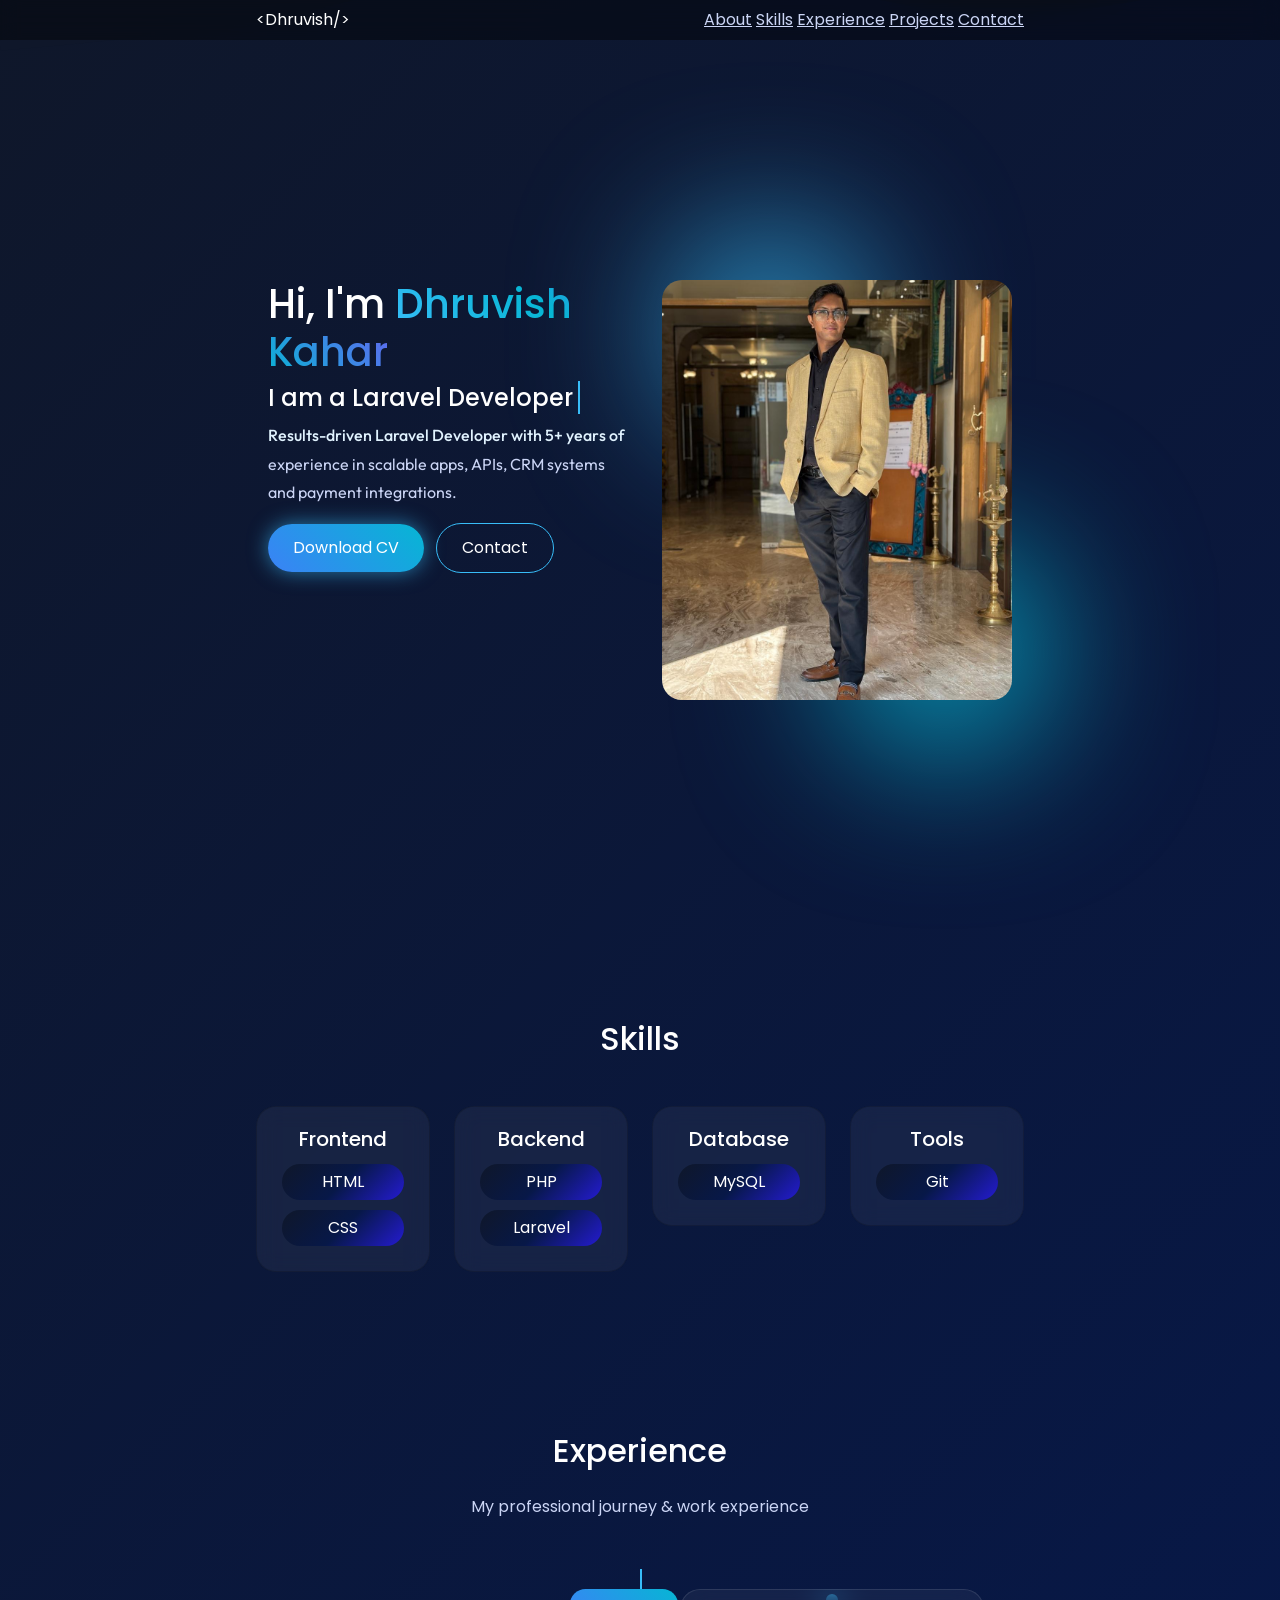
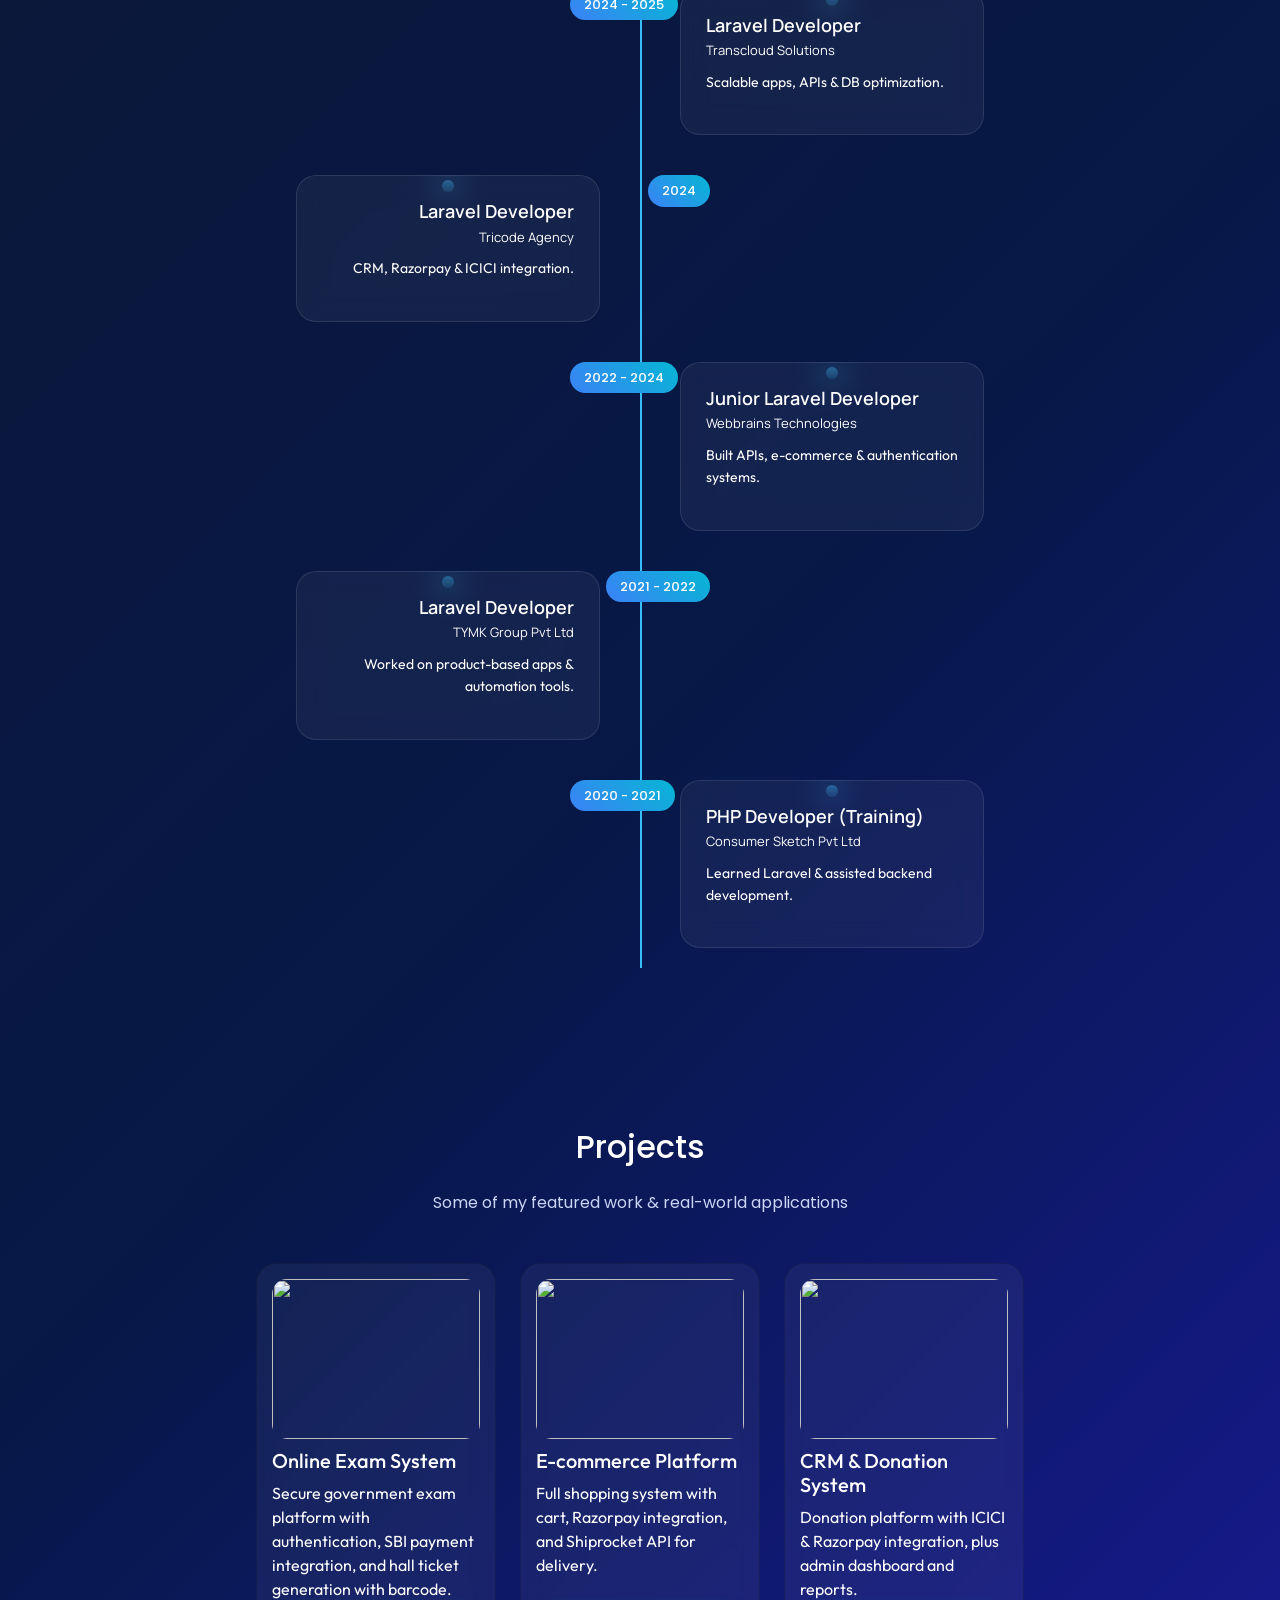
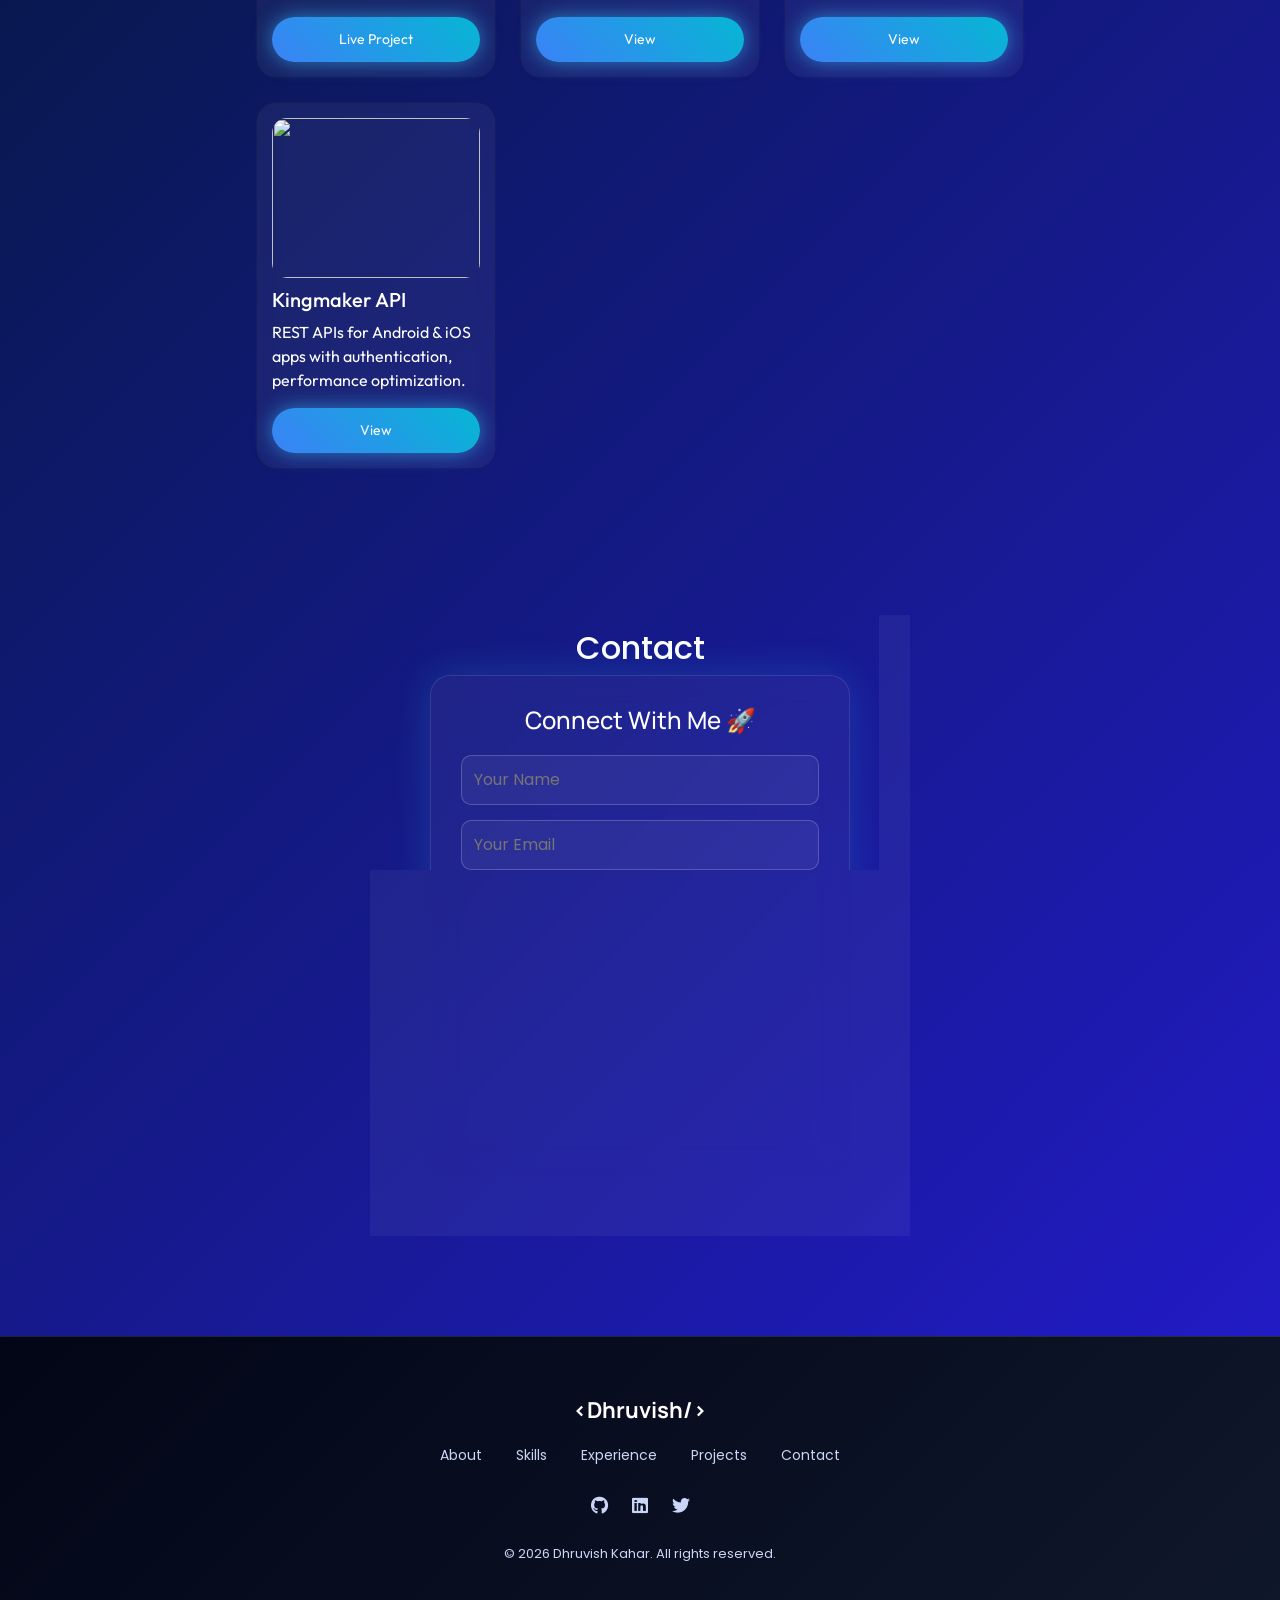
==== index2.html @ fb771d90 "new responsive css are added" ====
<!doctype html>
<html lang="en">
  <head>
    <meta charset="UTF-8" />
    <meta name="viewport" content="width=device-width, initial-scale=1.0" />
    <title>Dhruvish Kahar Portfolio</title>

    <link
      href="https://cdn.jsdelivr.net/npm/bootstrap@5.3.0/dist/css/bootstrap.min.css"
      rel="stylesheet"
    />
    <link
      href="https://fonts.googleapis.com/css2?family=Poppins:wght@300;400;600;700&family=Outfit:wght@300;400;500&display=swap"
      rel="stylesheet"
    />
    <link
      href="https://cdnjs.cloudflare.com/ajax/libs/font-awesome/6.5.0/css/all.min.css"
      rel="stylesheet"
    />
    <link
      href="https://fonts.googleapis.com/css2?family=Outfit:wght@300;400;600&family=Manrope:wght@400;600&display=swap"
      rel="stylesheet"
    />

    <style>
      /* SCROLLBAR */
      ::-webkit-scrollbar {
        width: 10px;
      }
      ::-webkit-scrollbar-track {
        background: #0f172a;
      }
      ::-webkit-scrollbar-thumb {
        background: linear-gradient(180deg, #38bdf8, #06b6d4);
        border-radius: 10px;
      }
      /* FORCE ALL TEXT WHITE */
      body,
      h1,
      h2,
      h3,
      h4,
      h5,
      h6,
      p,
      span,
      small,
      a {
        color: #ffffff !important;
      }

      /* Paragraph soft white */
      p {
        color: #cbd5f5 !important;
      }

      /* Small text (company etc) */
      small {
        color: #a5b4fc !important;
      }

      /* Links */
      a {
        color: #cbd5f5 !important;
      }

      a:hover {
        color: #38bdf8 !important;
      }

      /* Buttons text fix */
      button {
        color: #fff !important;
      }

      /* Bootstrap override */
      .card,
      .card * {
        color: #fff !important;
      }

      /* Skills tag */
      .skill-tag {
        color: #fff !important;
      }

      body {
        font-family: "Poppins", sans-serif;
        background: linear-gradient(135deg, #0f172a, #071848, #241bd1);
        color: #fff;
      }

      #particles-js {
        position: fixed;
        width: 100%;
        height: 100%;
        z-index: -1;
      }

      .content {
        padding-left: 20vw;
        padding-right: 20vw;
      }

      /* NAVBAR */
      .navbar {
        position: sticky;
        top: 0;
        z-index: 999;
        backdrop-filter: blur(10px);
        background: rgba(0, 0, 0, 0.4);
        padding-left: 20vw;
        padding-right: 20vw;
      }

      .navbar-nav {
        list-style: none;
        display: flex;
        gap: 20px;
      }
      .navbar a {
        color: #cbd5f5 !important;
      }
      .navbar a:hover {
        color: #38bdf8 !important;
      }

      /* HERO */
      .hero {
        min-height: 100vh;
        display: flex;
        align-items: center;
      }

      .gradient-text {
        background: linear-gradient(45deg, #38bdf8, #06b6d4, #6366f1);
        -webkit-background-clip: text;
        -webkit-text-fill-color: transparent;
      }

      .hero p {
        font-family: "Outfit", sans-serif;
        font-size: 16px;
        line-height: 1.8;
        color: #cbd5f5;
        max-width: 520px;
      }

      .hero p::first-line {
        color: #e0f2fe;
        font-weight: 500;
      }

      .hero p::before {
        content: "";
        position: absolute;
        left: -15px;
        top: 5px;
        width: 3px;
        height: 90%;
        background: linear-gradient(#38bdf8, transparent);
      }

      #typing-text {
        border-right: 2px solid #38bdf8;
        padding-right: 5px;
        animation: blink 0.7s infinite;
      }

      @keyframes blink {
        50% {
          border-color: transparent;
        }
      }

      .btn-main {
        background: linear-gradient(45deg, #3b82f6, #06b6d4);
        border: none;
        padding: 12px 25px;
        border-radius: 30px;
        box-shadow: 0 0 20px rgba(56, 189, 248, 0.6);
        transition: 0.3s;
      }

      .btn-main:hover {
        transform: scale(1.08);
        box-shadow: 0 0 30px rgba(56, 189, 248, 0.9);
      }

      .btn-outline {
        border: 1px solid #38bdf8;
        border-radius: 30px;
        padding: 12px 25px;
      }

      /* IMAGE */
      .profile-rect {
        width: 100%;
        max-width: 350px;
        max-height: 420px;
        border-radius: 20px;
        overflow: hidden;
        animation: float 4s ease-in-out infinite;
      }

      .profile-rect img {
        width: 100%;
        height: 100%;
        object-fit: cover;
      }

      @keyframes float {
        0%,
        100% {
          transform: translateY(0);
        }
        50% {
          transform: translateY(-10px);
        }
      }

      /* DECOR */
      .decor {
        position: absolute;
        border-radius: 50%;
        filter: blur(80px);
        z-index: -1;
      }
      .decor-1 {
        width: 180px;
        height: 180px;
        background: #38bdf8;
        top: -40px;
        left: 40px;
      }
      .decor-2 {
        width: 200px;
        height: 200px;
        background: #06b6d4;
        bottom: -50px;
        right: -20px;
      }

      .section {
        padding: 80px 0;
      }

      .card {
        background: rgba(255, 255, 255, 0.05);
        border-radius: 20px;
        padding: 20px;
        backdrop-filter: blur(10px);
        transition: 0.3s;
      }
      .card:hover {
        transform: translateY(-10px) scale(1.02);
      }

      .skill-tag {
        display: inline-block;
        margin: 5px;
        padding: 6px 12px;
        background: linear-gradient(135deg, #0f172a, #071848, #241bd1);
        border-radius: 20px;
      }

      #scrollTopBtn {
        position: fixed;
        bottom: 30px;
        right: 30px;
        background: linear-gradient(135deg, #0f172a, #071848, #241bd1);
        border: none;
        color: white;
        padding: 12px 16px;
        border-radius: 50%;
        display: none;
      }

      /* TIMELINE LINE */
      .timeline {
        position: relative;
        margin-top: 50px;
      }

      .timeline::before {
        content: "";
        position: absolute;
        left: 50%;
        width: 2px;
        height: 100%;
        background: #38bdf8;
      }

      /* ITEM */
      .timeline-item {
        position: relative;
        width: 50%;
        padding: 20px 40px;
      }

      /* LEFT */
      .timeline-item.left {
        left: 0;
        text-align: right;
      }

      /* RIGHT */
      .timeline-item.right {
        left: 50%;
      }

      /* YEAR BADGE */
      .timeline-year {
        position: absolute;
        top: 20px;
        background: linear-gradient(45deg, #3b82f6, #06b6d4);
        padding: 6px 14px;
        border-radius: 20px;
        font-size: 13px;
        font-weight: 500;
      }

      /* LEFT YEAR */
      .timeline-item.left .timeline-year {
        right: -70px;
      }

      /* RIGHT YEAR */
      .timeline-item.right .timeline-year {
        left: -70px;
      }

      /* DOT */
      .timeline-item::before {
        content: "";
        position: absolute;
        top: 25px;
        width: 12px;
        height: 12px;
        background: #38bdf8;
        border-radius: 50%;
        left: 50%;
        transform: translateX(-50%);
      }
      .timeline-item:hover .card {
        transform: scale(1.03);
        box-shadow: 0 0 25px rgba(56, 189, 248, 0.5);
      }
      /* EXPERIENCE CARD */
      .timeline .card {
        background: rgba(255, 255, 255, 0.05);
        border-radius: 20px;
        padding: 25px;
        backdrop-filter: blur(15px);
        border: 1px solid rgba(255, 255, 255, 0.1);
        transition: 0.4s ease;
        font-family: "Manrope", sans-serif;
      }

      /* Hover effect */
      .timeline .card:hover {
        transform: translateY(-10px) scale(1.02);
        box-shadow: 0 0 30px rgba(139, 92, 246, 0.4);
      }

      /* Title */
      .timeline .card h5 {
        font-weight: 600;
        font-size: 18px;
        margin-bottom: 5px;
      }

      /* Company */
      .timeline .card small {
        color: #a5b4fc;
        font-size: 13px;
      }

      /* Description */
      .timeline .card p {
        font-family: "Outfit", sans-serif;
        font-size: 14px;
        line-height: 1.6;
        color: #cbd5f5;
        margin-top: 10px;
      }
      .footer {
        background: linear-gradient(135deg, #020617, #0f172a);
        padding: 60px 20px 30px;
        margin-top: 80px;
        border-top: 1px solid rgba(255, 255, 255, 0.1);
      }

      /* LOGO */
      .footer-logo {
        font-family: "Manrope", sans-serif;
        font-weight: 700;
        font-size: 22px;
        color: #fff;
        margin-bottom: 20px;
      }

      .footer-logo span {
        color: #38bdf8;
      }

      /* LINKS */
      .footer-links {
        margin-bottom: 25px;
      }

      .footer-links a {
        margin: 0 15px;
        color: #cbd5f5;
        text-decoration: none;
        font-size: 14px;
        transition: 0.3s;
      }

      .footer-links a:hover {
        color: #38bdf8;
      }

      /* SOCIAL */
      .footer-social a {
        margin: 0 10px;
        font-size: 18px;
        color: #cbd5f5;
        transition: 0.3s;
      }

      .footer-social a:hover {
        color: #38bdf8;
        transform: translateY(-3px);
      }

      /* COPYRIGHT */
      .footer-copy {
        margin-top: 25px;
        font-size: 13px;
        color: #94a3b8;
      }

      .contact-section {
        margin-top: 120px;
        position: relative;
        padding-top: 120px;
        background: linear-gradient(135deg, #0f172a, #071848, #090374);
        z-index: 1;
      }
      .curve-top {
        position: absolute;
        top: -120px;
        left: 0;
        width: 100%;
        z-index: -1; /* MOST IMPORTANT */
      }

      /* CARD */
      .contact-card {
        max-width: 420px;
        margin: auto;
        padding: 30px;
        border-radius: 20px;
        background: rgba(255, 255, 255, 0.05);
        backdrop-filter: blur(15px);
        border: 1px solid rgba(255, 255, 255, 0.1);
        box-shadow: 0 0 40px rgba(56, 189, 248, 0.2);
        text-align: center;
      }

      /* TITLE */
      .contact-card h4 {
        margin-bottom: 20px;
        font-family: "Manrope", sans-serif;
      }

      /* INPUT */
      .input-group {
        margin-bottom: 15px;
      }

      .input-group input,
      .input-group textarea {
        width: 100%;
        padding: 12px;
        border-radius: 10px;
        border: 1px solid rgba(255, 255, 255, 0.2);
        background: rgba(255, 255, 255, 0.05);
        color: #fff;
        outline: none;
        transition: 0.3s;
      }

      /* FOCUS EFFECT */
      .input-group input:focus,
      .input-group textarea:focus {
        border-color: #38bdf8;
        box-shadow: 0 0 10px rgba(56, 189, 248, 0.5);
      }

      /* BUTTON */
      .btn-send {
        width: 100%;
        padding: 12px;
        border-radius: 30px;
        border: none;
        background: linear-gradient(45deg, #25d366, #16a34a);
        color: #fff;
        font-weight: 500;
        margin-top: 10px;
        transition: 0.3s;
      }

      .btn-send:hover {
        transform: scale(1.05);
        box-shadow: 0 0 20px rgba(37, 211, 102, 0.6);
      }
      .project-card {
        border-radius: 20px;
        padding: 15px;
        transition: 0.3s;
        font-family: "Outfit", sans-serif;
        display: flex;
        flex-direction: column;
      }

      .project-card:hover {
        transform: translateY(-8px);
        box-shadow: 0 0 20px rgba(56, 189, 248, 0.4);
      }

      .project-img {
        width: 100%;
        height: 160px;
        object-fit: cover;
        border-radius: 15px;
        margin-bottom: 10px;
      }
      @media (max-width: 992px) {
        .content {
          padding: 15px;
        }
      }
    </style>
  </head>

  <body>
    <div id="particles-js"></div>

    <!-- <nav class="navbar navbar-expand-lg">
      <a class="navbar-brand text-white fw-bold" href="#">&lt;Dhruvish /&gt;</a>
      <ul class="navbar-nav ms-auto">
        <li><a href="#about" class="nav-link">About</a></li>
        <li><a href="#skills" class="nav-link">Skills</a></li>
        <li><a href="#projects" class="nav-link">Projects</a></li>
        <li><a href="#contact" class="nav-link">Contact</a></li>
      </ul>
    </nav> -->

    <nav class="navbar custom-navbar">
      <!-- CENTER LOGO -->
      <div class="logo-center" id="logoToggle">
        &lt;<span>Dhruvish</span>/&gt;
      </div>

      <!-- RIGHT MENU -->
      <div class="nav-menu" id="navMenu">
        <a href="#about">About</a>
        <a href="#skills">Skills</a>
        <a href="#experience">Experience</a>
        <a href="#projects">Projects</a>
        <a href="#contact">Contact</a>
      </div>
    </nav>
    <div class="content">
      <section id="about" class="hero container">
        <div class="row align-items-center align-items-stretch">
          <div class="col-md-6">
            <h1>Hi, I'm <span class="gradient-text">Dhruvish Kahar</span></h1>
            <h4>I am a <span id="typing-text"></span></h4>
            <p>
              Results-driven Laravel Developer with 5+ years of experience in
              scalable apps, APIs, CRM systems and payment integrations.
            </p>
            <button class="btn btn-main me-2">Download CV</button>
            <button class="btn btn-outline">Contact</button>
          </div>

          <div class="col-md-6 d-flex justify-content-end position-relative">
            <div class="decor decor-1"></div>
            <div class="profile-rect">
              <img src="your-photo.jpg" />
            </div>
            <div class="decor decor-2"></div>
          </div>
        </div>
      </section>
      <section id="skills" class="section container text-center">
        <h2>Skills</h2>
        <div class="row mt-5">
          <div class="col-md-3">
            <div class="card">
              <h5>Frontend</h5>
              <span class="skill-tag">HTML</span
              ><span class="skill-tag">CSS</span>
            </div>
          </div>
          <div class="col-md-3">
            <div class="card">
              <h5>Backend</h5>
              <span class="skill-tag">PHP</span
              ><span class="skill-tag">Laravel</span>
            </div>
          </div>
          <div class="col-md-3">
            <div class="card">
              <h5>Database</h5>
              <span class="skill-tag">MySQL</span>
            </div>
          </div>
          <div class="col-md-3">
            <div class="card">
              <h5>Tools</h5>
              <span class="skill-tag">Git</span>
            </div>
          </div>
        </div>
      </section>
      <!-- EXPERIENCE SECTION -->
      <section id="experience" class="section container">
        <h2 class="text-center mb-4">Experience</h2>
        <p class="text-center mb-5" style="color: #cbd5f5">
          My professional journey & work experience
        </p>

        <div class="timeline">
          <!-- LATEST -->
          <div class="timeline-item right">
            <div class="timeline-year">2024 - 2025</div>
            <div class="card">
              <h5>Laravel Developer</h5>
              <small>Transcloud Solutions</small>
              <p>Scalable apps, APIs & DB optimization.</p>
            </div>
          </div>

          <div class="timeline-item left">
            <div class="timeline-year">2024</div>
            <div class="card">
              <h5>Laravel Developer</h5>
              <small>Tricode Agency</small>
              <p>CRM, Razorpay & ICICI integration.</p>
            </div>
          </div>

          <div class="timeline-item right">
            <div class="timeline-year">2022 - 2024</div>
            <div class="card">
              <h5>Junior Laravel Developer</h5>
              <small>Webbrains Technologies</small>
              <p>Built APIs, e-commerce & authentication systems.</p>
            </div>
          </div>

          <div class="timeline-item left">
            <div class="timeline-year">2021 - 2022</div>
            <div class="card">
              <h5>Laravel Developer</h5>
              <small>TYMK Group Pvt Ltd</small>
              <p>Worked on product-based apps & automation tools.</p>
            </div>
          </div>

          <!-- OLDEST -->
          <div class="timeline-item right">
            <div class="timeline-year">2020 - 2021</div>
            <div class="card">
              <h5>PHP Developer (Training)</h5>
              <small>Consumer Sketch Pvt Ltd</small>
              <p>Learned Laravel & assisted backend development.</p>
            </div>
          </div>
        </div>
      </section>

      <section id="projects" class="section container">
        <h2 class="text-center mb-4">Projects</h2>
        <p class="text-center mb-5" style="color: #cbd5f5">
          Some of my featured work & real-world applications
        </p>

        <div class="row g-4">
          <!-- Project 1 -->
          <div class="col-md-4">
            <div class="project-card card h-100">
              <img
                src="https://via.placeholder.com/400x200"
                class="project-img"
              />
              <h5>Online Exam System</h5>
              <p>
                Secure government exam platform with authentication, SBI payment
                integration, and hall ticket generation with barcode.
              </p>
              <a
                href="https://ccc.vnsgu.ac.in"
                target="_blank"
                class="btn btn-sm btn-main mt-auto"
              >
                Live Project
              </a>
            </div>
          </div>

          <!-- Project 2 -->
          <div class="col-md-4">
            <div class="project-card card h-100">
              <img
                src="https://via.placeholder.com/400x200"
                class="project-img"
              />
              <h5>E-commerce Platform</h5>
              <p>
                Full shopping system with cart, Razorpay integration, and
                Shiprocket API for delivery.
              </p>
              <a href="#" class="btn btn-sm btn-main mt-auto">View</a>
            </div>
          </div>

          <!-- Project 3 -->
          <div class="col-md-4">
            <div class="project-card card h-100">
              <img
                src="https://via.placeholder.com/400x200"
                class="project-img"
              />
              <h5>CRM & Donation System</h5>
              <p>
                Donation platform with ICICI & Razorpay integration, plus admin
                dashboard and reports.
              </p>
              <a href="#" class="btn btn-sm btn-main mt-auto">View</a>
            </div>
          </div>

          <!-- Project 4 -->
          <div class="col-md-4">
            <div class="project-card card h-100">
              <img
                src="https://via.placeholder.com/400x200"
                class="project-img"
              />
              <h5>Kingmaker API</h5>
              <p>
                REST APIs for Android & iOS apps with authentication,
                performance optimization.
              </p>
              <a href="#" class="btn btn-sm btn-main mt-auto">View</a>
            </div>
          </div>
        </div>
      </section>
      <section id="contact" class="section text-center">
        <div class="curve-top">
          <svg viewBox="0 0 1440 320">
            <path
              fill="#0f172a"
              fill-opacity="1"
              d="M0,192L60,186.7C120,181,240,171,360,144C480,117,600,75,720,80C840,85,960,139,1080,149.3C1200,160,1320,128,1380,112L1440,96L1440,0L0,0Z"
            ></path>
          </svg>
        </div>
        <h2>Contact</h2>
        <div class="contact-card">
          <h4>Connect With Me 🚀</h4>

          <div class="input-group">
            <input type="text" placeholder="Your Name" />
          </div>

          <div class="input-group">
            <input type="email" placeholder="Your Email" />
          </div>

          <div class="input-group">
            <input type="text" placeholder="Subject" />
          </div>

          <div class="input-group">
            <textarea rows="4" placeholder="Message"></textarea>
          </div>

          <button class="btn-send">
            <i class="fab fa-whatsapp"></i> Send Message
          </button>
        </div>
      </section>
    </div>

    <button id="scrollTopBtn">↑</button>
    <footer class="footer">
      <div class="footer-content text-center">
        <!-- LOGO -->
        <h3 class="footer-logo">&lt;<span>Dhruvish</span>/&gt;</h3>

        <!-- NAV LINKS -->
        <div class="footer-links">
          <a href="#about">About</a>
          <a href="#skills">Skills</a>
          <a href="#experience">Experience</a>
          <a href="#projects">Projects</a>
          <a href="#contact">Contact</a>
        </div>

        <!-- SOCIAL ICONS -->
        <div class="footer-social">
          <a href="#"><i class="fab fa-github"></i></a>
          <a href="#"><i class="fab fa-linkedin"></i></a>
          <a href="#"><i class="fab fa-twitter"></i></a>
        </div>

        <!-- COPYRIGHT -->
        <p class="footer-copy">© 2026 Dhruvish Kahar. All rights reserved.</p>
      </div>
    </footer>

    <script>
      const texts = [
        "Laravel Developer",
        "Full Stack Developer",
        "API Specialist",
      ];
      let i = 0,
        j = 0,
        isDeleting = false;
      function type() {
        let current = texts[i];
        if (!isDeleting) {
          document.getElementById("typing-text").innerHTML = current.substring(
            0,
            j++,
          );
          if (j > current.length) {
            isDeleting = true;
            setTimeout(type, 1000);
            return;
          }
        } else {
          document.getElementById("typing-text").innerHTML = current.substring(
            0,
            j--,
          );
          if (j < 0) {
            isDeleting = false;
            i = (i + 1) % texts.length;
          }
        }
        setTimeout(type, isDeleting ? 50 : 100);
      }
      type();

      const btn = document.getElementById("scrollTopBtn");
      window.onscroll = () =>
        (btn.style.display =
          document.documentElement.scrollTop > 200 ? "block" : "none");
      btn.onclick = () => window.scrollTo({ top: 0, behavior: "smooth" });
    </script>

    <script src="https://cdn.jsdelivr.net/npm/particles.js"></script>
    <script>
      particlesJS("particles-js", {
        particles: {
          number: { value: 100 },
          size: { value: 3 },
          move: { speed: 2 },
          line_linked: { enable: true },
          color: { value: "#38bdf8" },
        },
      });
    </script>
  </body>
</html>
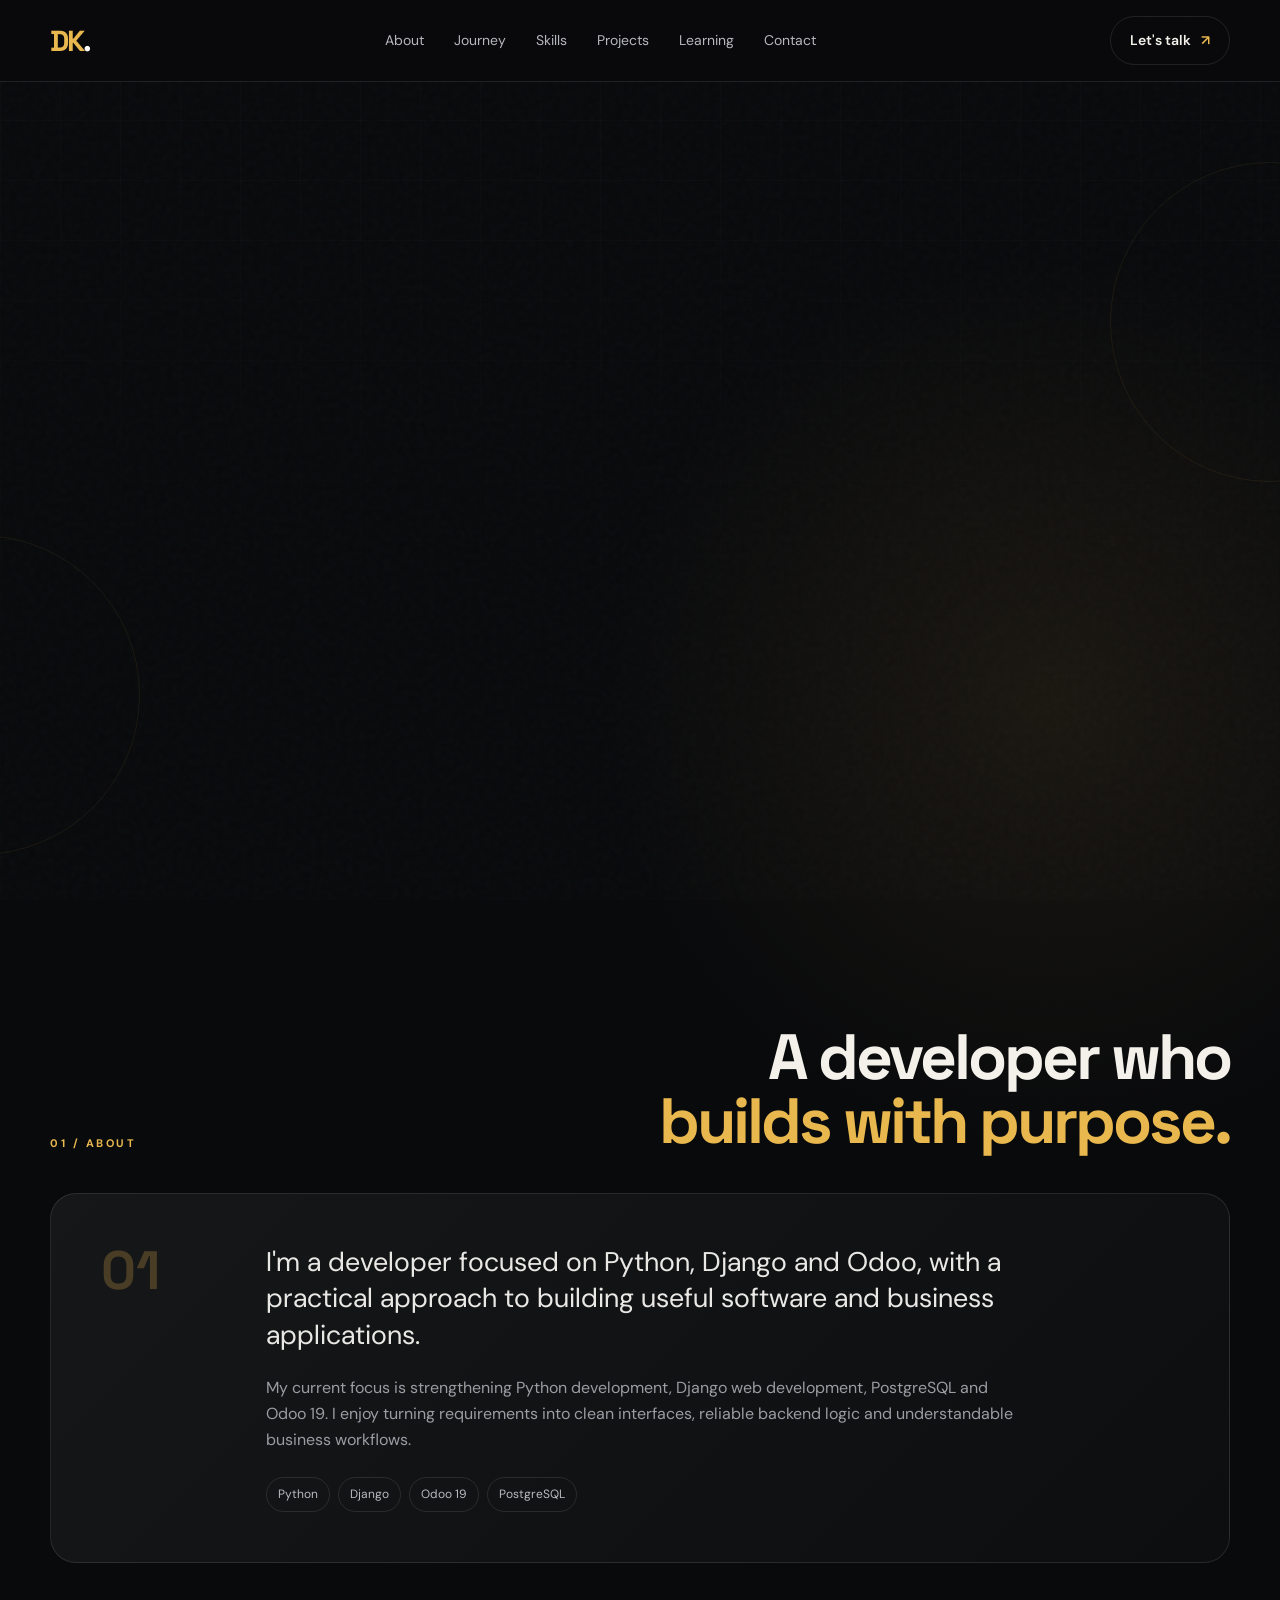
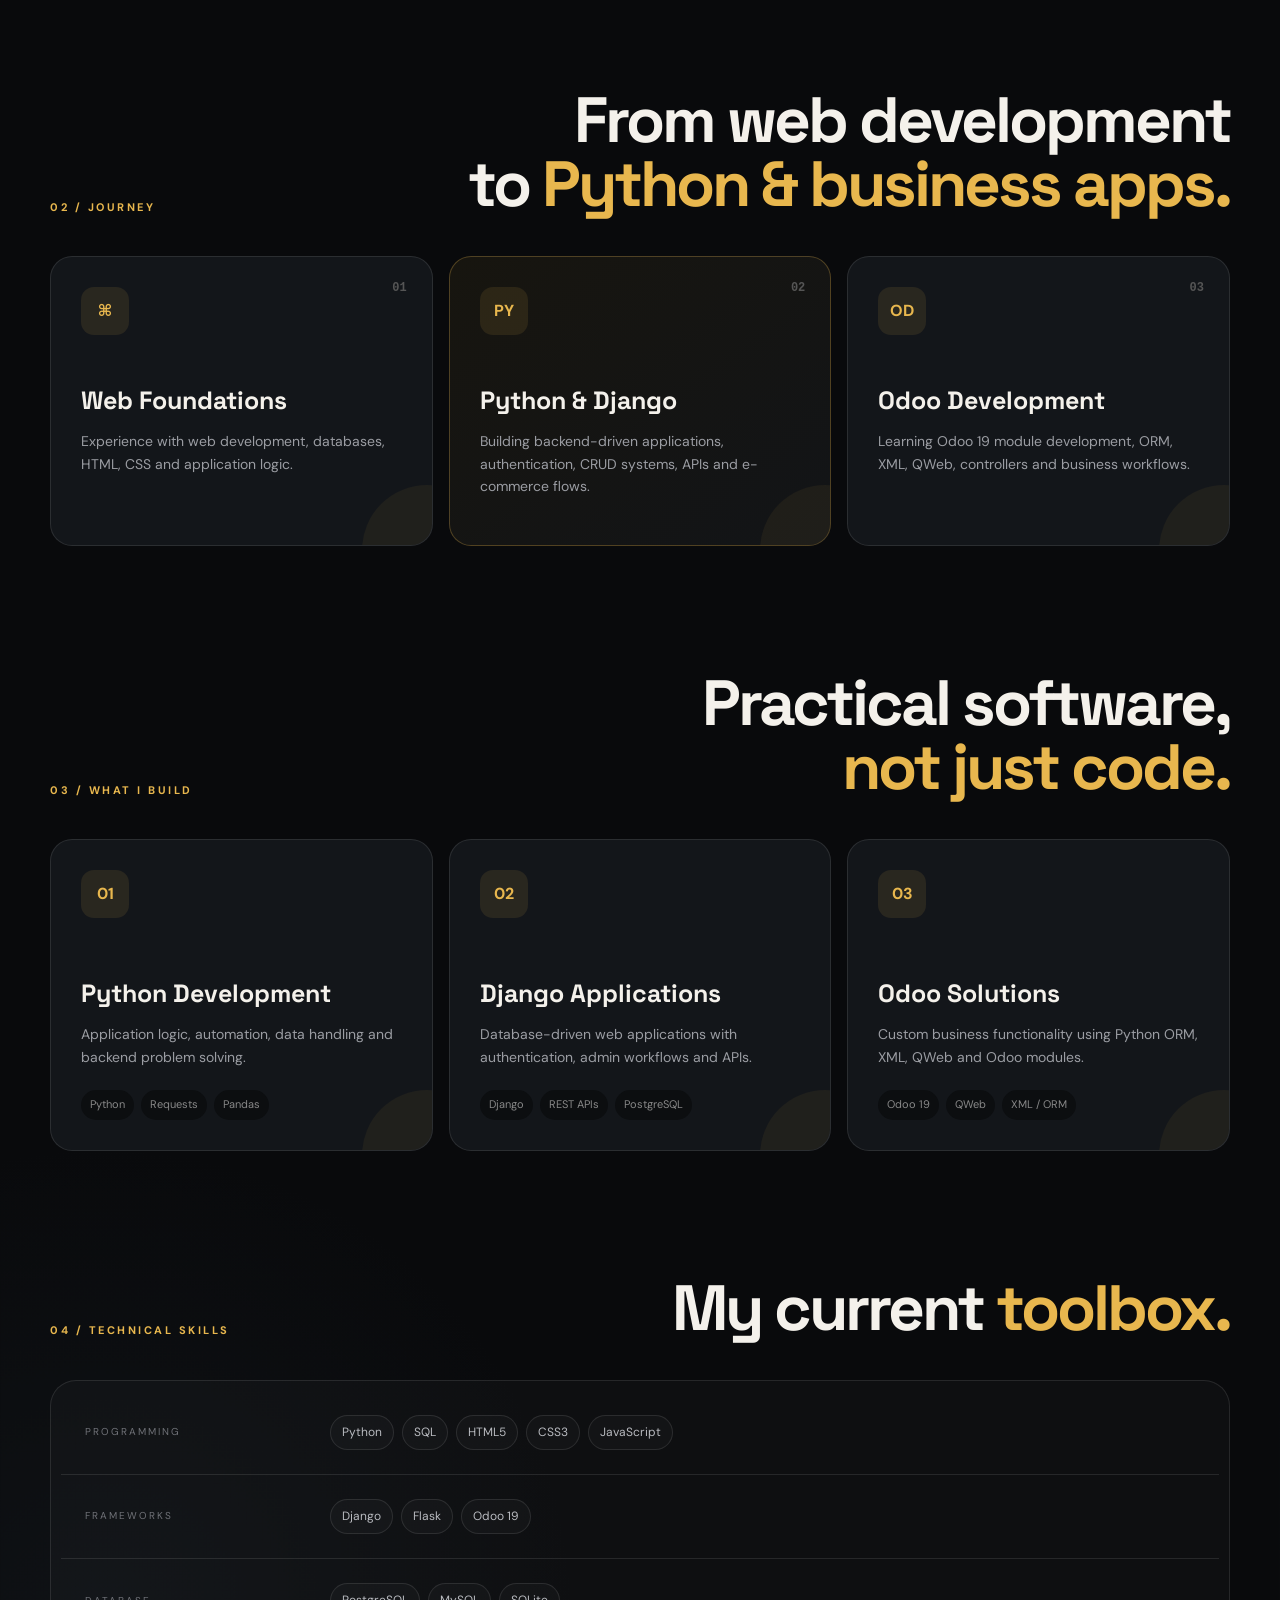
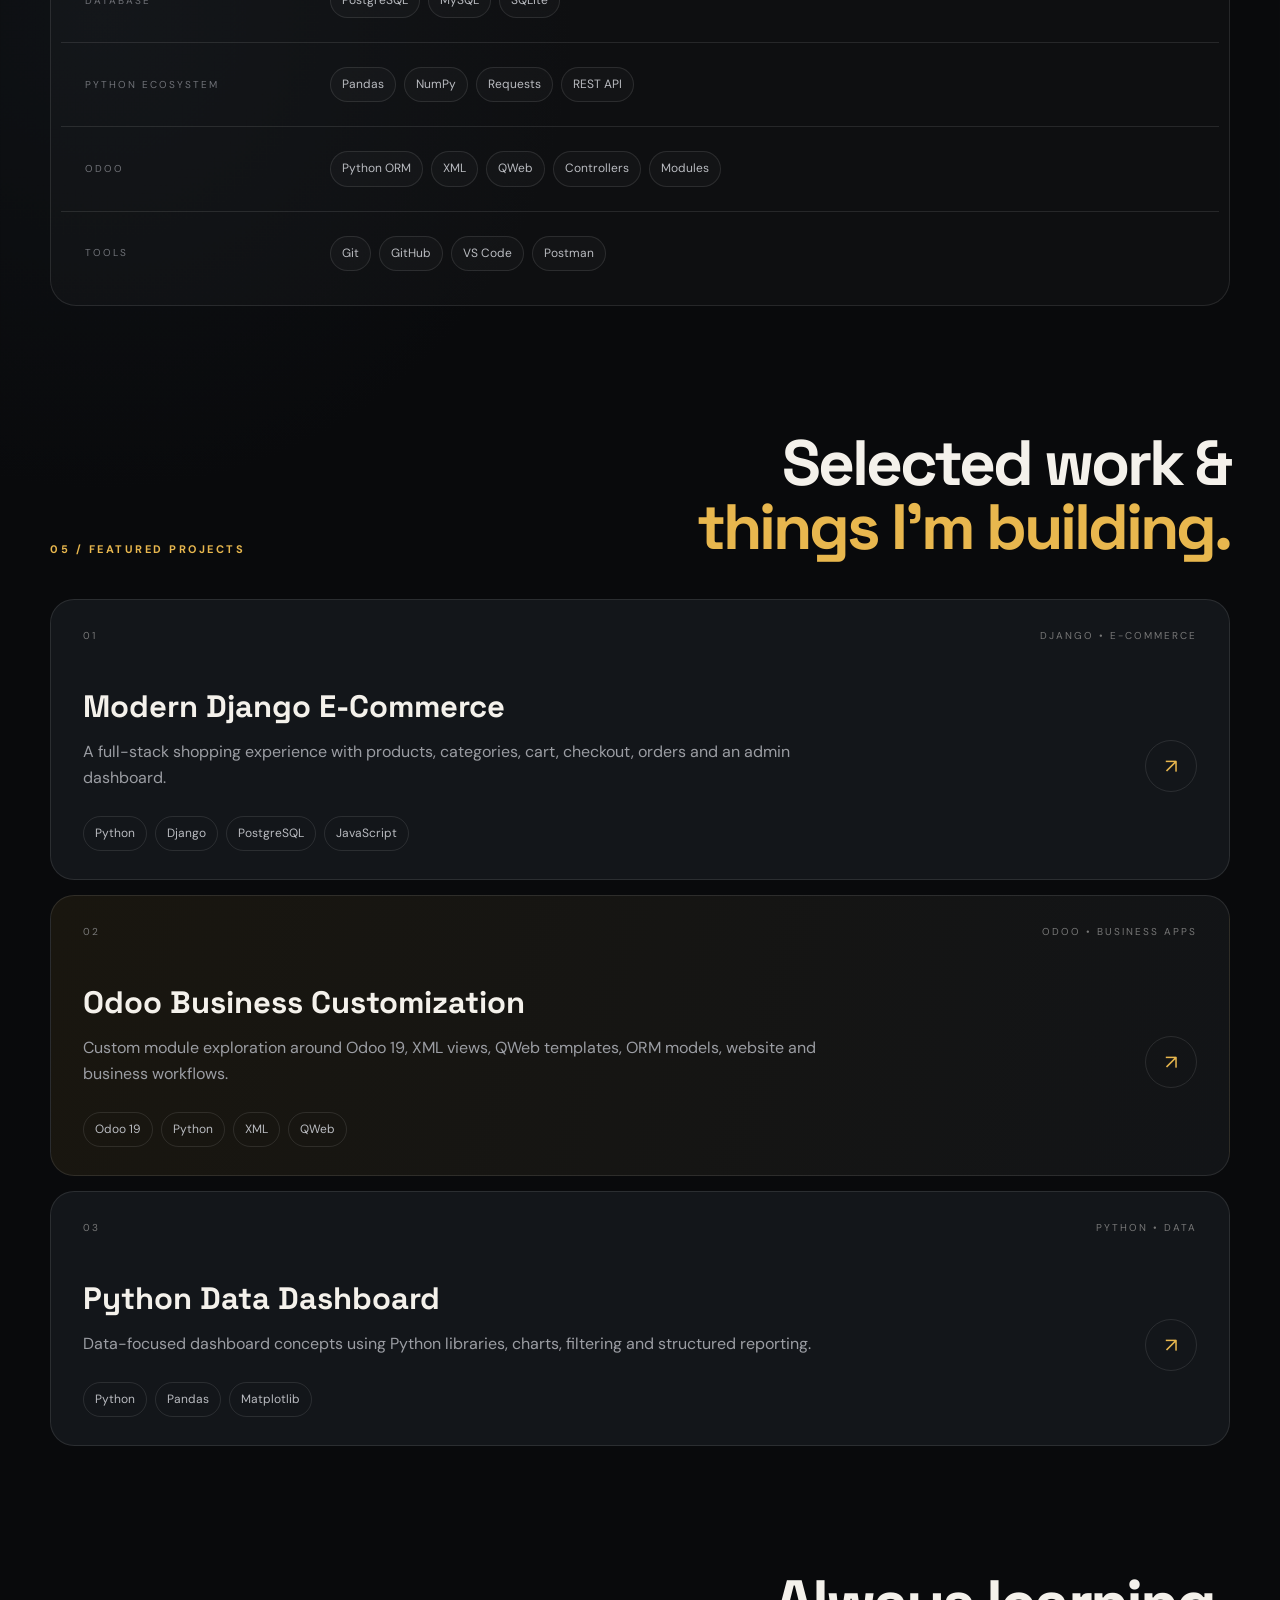
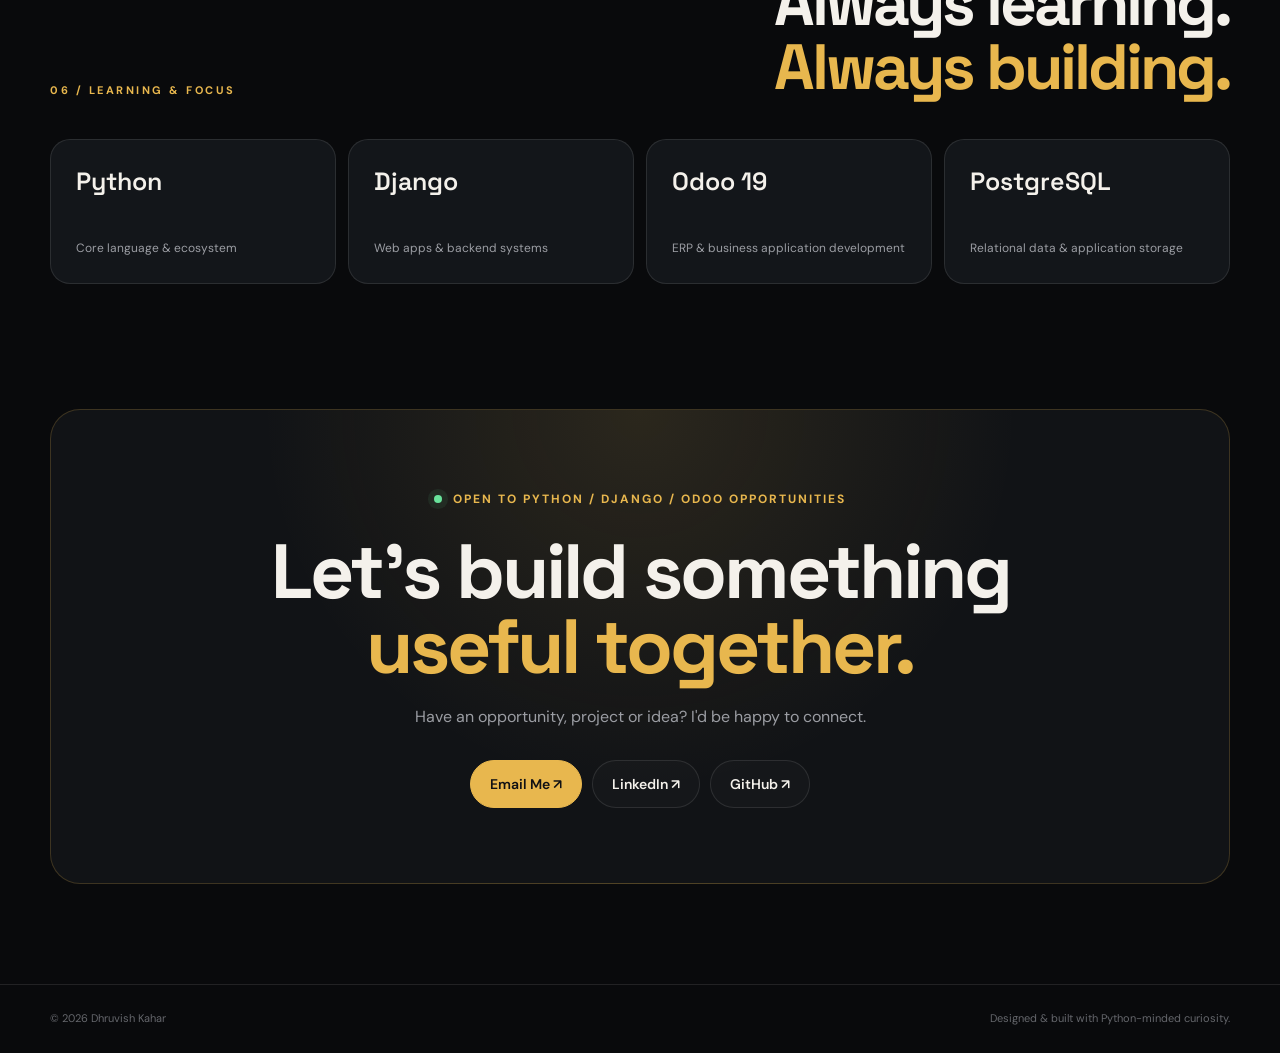
==== commit 65acfcbb: "new changes and add projects" ====
--- a/index2.html
+++ b/index2.html
@@ -1,884 +1,282 @@
-<!doctype html>
+<!DOCTYPE html>
 <html lang="en">
-  <head>
-    <meta charset="UTF-8" />
-    <meta name="viewport" content="width=device-width, initial-scale=1.0" />
-    <title>Dhruvish Kahar Portfolio</title>
-
-    <link
-      href="https://cdn.jsdelivr.net/npm/bootstrap@5.3.0/dist/css/bootstrap.min.css"
-      rel="stylesheet"
-    />
-    <link
-      href="https://fonts.googleapis.com/css2?family=Poppins:wght@300;400;600;700&family=Outfit:wght@300;400;500&display=swap"
-      rel="stylesheet"
-    />
-    <link
-      href="https://cdnjs.cloudflare.com/ajax/libs/font-awesome/6.5.0/css/all.min.css"
-      rel="stylesheet"
-    />
-    <link
-      href="https://fonts.googleapis.com/css2?family=Outfit:wght@300;400;600&family=Manrope:wght@400;600&display=swap"
-      rel="stylesheet"
-    />
-
-    <style>
-      /* SCROLLBAR */
-      ::-webkit-scrollbar {
-        width: 10px;
-      }
-      ::-webkit-scrollbar-track {
-        background: #0f172a;
-      }
-      ::-webkit-scrollbar-thumb {
-        background: linear-gradient(180deg, #38bdf8, #06b6d4);
-        border-radius: 10px;
-      }
-      /* FORCE ALL TEXT WHITE */
-      body,
-      h1,
-      h2,
-      h3,
-      h4,
-      h5,
-      h6,
-      p,
-      span,
-      small,
-      a {
-        color: #ffffff !important;
-      }
-
-      /* Paragraph soft white */
-      p {
-        color: #cbd5f5 !important;
-      }
-
-      /* Small text (company etc) */
-      small {
-        color: #a5b4fc !important;
-      }
-
-      /* Links */
-      a {
-        color: #cbd5f5 !important;
-      }
-
-      a:hover {
-        color: #38bdf8 !important;
-      }
-
-      /* Buttons text fix */
-      button {
-        color: #fff !important;
-      }
-
-      /* Bootstrap override */
-      .card,
-      .card * {
-        color: #fff !important;
-      }
-
-      /* Skills tag */
-      .skill-tag {
-        color: #fff !important;
-      }
-
-      body {
-        font-family: "Poppins", sans-serif;
-        background: linear-gradient(135deg, #0f172a, #071848, #241bd1);
-        color: #fff;
-      }
-
-      #particles-js {
-        position: fixed;
-        width: 100%;
-        height: 100%;
-        z-index: -1;
-      }
-
-      .content {
-        padding-left: 20vw;
-        padding-right: 20vw;
-      }
-
-      /* NAVBAR */
-      .navbar {
-        position: sticky;
-        top: 0;
-        z-index: 999;
-        backdrop-filter: blur(10px);
-        background: rgba(0, 0, 0, 0.4);
-        padding-left: 20vw;
-        padding-right: 20vw;
-      }
-
-      .navbar-nav {
-        list-style: none;
-        display: flex;
-        gap: 20px;
-      }
-      .navbar a {
-        color: #cbd5f5 !important;
-      }
-      .navbar a:hover {
-        color: #38bdf8 !important;
-      }
-
-      /* HERO */
-      .hero {
-        min-height: 100vh;
-        display: flex;
-        align-items: center;
-      }
-
-      .gradient-text {
-        background: linear-gradient(45deg, #38bdf8, #06b6d4, #6366f1);
-        -webkit-background-clip: text;
-        -webkit-text-fill-color: transparent;
-      }
-
-      .hero p {
-        font-family: "Outfit", sans-serif;
-        font-size: 16px;
-        line-height: 1.8;
-        color: #cbd5f5;
-        max-width: 520px;
-      }
-
-      .hero p::first-line {
-        color: #e0f2fe;
-        font-weight: 500;
-      }
-
-      .hero p::before {
-        content: "";
-        position: absolute;
-        left: -15px;
-        top: 5px;
-        width: 3px;
-        height: 90%;
-        background: linear-gradient(#38bdf8, transparent);
-      }
-
-      #typing-text {
-        border-right: 2px solid #38bdf8;
-        padding-right: 5px;
-        animation: blink 0.7s infinite;
-      }
-
-      @keyframes blink {
-        50% {
-          border-color: transparent;
-        }
-      }
-
-      .btn-main {
-        background: linear-gradient(45deg, #3b82f6, #06b6d4);
-        border: none;
-        padding: 12px 25px;
-        border-radius: 30px;
-        box-shadow: 0 0 20px rgba(56, 189, 248, 0.6);
-        transition: 0.3s;
-      }
-
-      .btn-main:hover {
-        transform: scale(1.08);
-        box-shadow: 0 0 30px rgba(56, 189, 248, 0.9);
-      }
-
-      .btn-outline {
-        border: 1px solid #38bdf8;
-        border-radius: 30px;
-        padding: 12px 25px;
-      }
-
-      /* IMAGE */
-      .profile-rect {
-        width: 100%;
-        max-width: 350px;
-        max-height: 420px;
-        border-radius: 20px;
-        overflow: hidden;
-        animation: float 4s ease-in-out infinite;
-      }
-
-      .profile-rect img {
-        width: 100%;
-        height: 100%;
-        object-fit: cover;
-      }
-
-      @keyframes float {
-        0%,
-        100% {
-          transform: translateY(0);
-        }
-        50% {
-          transform: translateY(-10px);
-        }
-      }
-
-      /* DECOR */
-      .decor {
-        position: absolute;
-        border-radius: 50%;
-        filter: blur(80px);
-        z-index: -1;
-      }
-      .decor-1 {
-        width: 180px;
-        height: 180px;
-        background: #38bdf8;
-        top: -40px;
-        left: 40px;
-      }
-      .decor-2 {
-        width: 200px;
-        height: 200px;
-        background: #06b6d4;
-        bottom: -50px;
-        right: -20px;
-      }
-
-      .section {
-        padding: 80px 0;
-      }
-
-      .card {
-        background: rgba(255, 255, 255, 0.05);
-        border-radius: 20px;
-        padding: 20px;
-        backdrop-filter: blur(10px);
-        transition: 0.3s;
-      }
-      .card:hover {
-        transform: translateY(-10px) scale(1.02);
-      }
-
-      .skill-tag {
-        display: inline-block;
-        margin: 5px;
-        padding: 6px 12px;
-        background: linear-gradient(135deg, #0f172a, #071848, #241bd1);
-        border-radius: 20px;
-      }
-
-      #scrollTopBtn {
-        position: fixed;
-        bottom: 30px;
-        right: 30px;
-        background: linear-gradient(135deg, #0f172a, #071848, #241bd1);
-        border: none;
-        color: white;
-        padding: 12px 16px;
-        border-radius: 50%;
-        display: none;
-      }
-
-      /* TIMELINE LINE */
-      .timeline {
-        position: relative;
-        margin-top: 50px;
-      }
-
-      .timeline::before {
-        content: "";
-        position: absolute;
-        left: 50%;
-        width: 2px;
-        height: 100%;
-        background: #38bdf8;
-      }
-
-      /* ITEM */
-      .timeline-item {
-        position: relative;
-        width: 50%;
-        padding: 20px 40px;
-      }
-
-      /* LEFT */
-      .timeline-item.left {
-        left: 0;
-        text-align: right;
-      }
-
-      /* RIGHT */
-      .timeline-item.right {
-        left: 50%;
-      }
-
-      /* YEAR BADGE */
-      .timeline-year {
-        position: absolute;
-        top: 20px;
-        background: linear-gradient(45deg, #3b82f6, #06b6d4);
-        padding: 6px 14px;
-        border-radius: 20px;
-        font-size: 13px;
-        font-weight: 500;
-      }
-
-      /* LEFT YEAR */
-      .timeline-item.left .timeline-year {
-        right: -70px;
-      }
-
-      /* RIGHT YEAR */
-      .timeline-item.right .timeline-year {
-        left: -70px;
-      }
-
-      /* DOT */
-      .timeline-item::before {
-        content: "";
-        position: absolute;
-        top: 25px;
-        width: 12px;
-        height: 12px;
-        background: #38bdf8;
-        border-radius: 50%;
-        left: 50%;
-        transform: translateX(-50%);
-      }
-      .timeline-item:hover .card {
-        transform: scale(1.03);
-        box-shadow: 0 0 25px rgba(56, 189, 248, 0.5);
-      }
-      /* EXPERIENCE CARD */
-      .timeline .card {
-        background: rgba(255, 255, 255, 0.05);
-        border-radius: 20px;
-        padding: 25px;
-        backdrop-filter: blur(15px);
-        border: 1px solid rgba(255, 255, 255, 0.1);
-        transition: 0.4s ease;
-        font-family: "Manrope", sans-serif;
-      }
-
-      /* Hover effect */
-      .timeline .card:hover {
-        transform: translateY(-10px) scale(1.02);
-        box-shadow: 0 0 30px rgba(139, 92, 246, 0.4);
-      }
-
-      /* Title */
-      .timeline .card h5 {
-        font-weight: 600;
-        font-size: 18px;
-        margin-bottom: 5px;
-      }
-
-      /* Company */
-      .timeline .card small {
-        color: #a5b4fc;
-        font-size: 13px;
-      }
-
-      /* Description */
-      .timeline .card p {
-        font-family: "Outfit", sans-serif;
-        font-size: 14px;
-        line-height: 1.6;
-        color: #cbd5f5;
-        margin-top: 10px;
-      }
-      .footer {
-        background: linear-gradient(135deg, #020617, #0f172a);
-        padding: 60px 20px 30px;
-        margin-top: 80px;
-        border-top: 1px solid rgba(255, 255, 255, 0.1);
-      }
-
-      /* LOGO */
-      .footer-logo {
-        font-family: "Manrope", sans-serif;
-        font-weight: 700;
-        font-size: 22px;
-        color: #fff;
-        margin-bottom: 20px;
-      }
-
-      .footer-logo span {
-        color: #38bdf8;
-      }
-
-      /* LINKS */
-      .footer-links {
-        margin-bottom: 25px;
-      }
-
-      .footer-links a {
-        margin: 0 15px;
-        color: #cbd5f5;
-        text-decoration: none;
-        font-size: 14px;
-        transition: 0.3s;
-      }
-
-      .footer-links a:hover {
-        color: #38bdf8;
-      }
-
-      /* SOCIAL */
-      .footer-social a {
-        margin: 0 10px;
-        font-size: 18px;
-        color: #cbd5f5;
-        transition: 0.3s;
-      }
-
-      .footer-social a:hover {
-        color: #38bdf8;
-        transform: translateY(-3px);
-      }
-
-      /* COPYRIGHT */
-      .footer-copy {
-        margin-top: 25px;
-        font-size: 13px;
-        color: #94a3b8;
-      }
-
-      .contact-section {
-        margin-top: 120px;
-        position: relative;
-        padding-top: 120px;
-        background: linear-gradient(135deg, #0f172a, #071848, #090374);
-        z-index: 1;
-      }
-      .curve-top {
-        position: absolute;
-        top: -120px;
-        left: 0;
-        width: 100%;
-        z-index: -1; /* MOST IMPORTANT */
-      }
-
-      /* CARD */
-      .contact-card {
-        max-width: 420px;
-        margin: auto;
-        padding: 30px;
-        border-radius: 20px;
-        background: rgba(255, 255, 255, 0.05);
-        backdrop-filter: blur(15px);
-        border: 1px solid rgba(255, 255, 255, 0.1);
-        box-shadow: 0 0 40px rgba(56, 189, 248, 0.2);
-        text-align: center;
-      }
-
-      /* TITLE */
-      .contact-card h4 {
-        margin-bottom: 20px;
-        font-family: "Manrope", sans-serif;
-      }
-
-      /* INPUT */
-      .input-group {
-        margin-bottom: 15px;
-      }
-
-      .input-group input,
-      .input-group textarea {
-        width: 100%;
-        padding: 12px;
-        border-radius: 10px;
-        border: 1px solid rgba(255, 255, 255, 0.2);
-        background: rgba(255, 255, 255, 0.05);
-        color: #fff;
-        outline: none;
-        transition: 0.3s;
-      }
-
-      /* FOCUS EFFECT */
-      .input-group input:focus,
-      .input-group textarea:focus {
-        border-color: #38bdf8;
-        box-shadow: 0 0 10px rgba(56, 189, 248, 0.5);
-      }
-
-      /* BUTTON */
-      .btn-send {
-        width: 100%;
-        padding: 12px;
-        border-radius: 30px;
-        border: none;
-        background: linear-gradient(45deg, #25d366, #16a34a);
-        color: #fff;
-        font-weight: 500;
-        margin-top: 10px;
-        transition: 0.3s;
-      }
-
-      .btn-send:hover {
-        transform: scale(1.05);
-        box-shadow: 0 0 20px rgba(37, 211, 102, 0.6);
-      }
-      .project-card {
-        border-radius: 20px;
-        padding: 15px;
-        transition: 0.3s;
-        font-family: "Outfit", sans-serif;
-        display: flex;
-        flex-direction: column;
-      }
-
-      .project-card:hover {
-        transform: translateY(-8px);
-        box-shadow: 0 0 20px rgba(56, 189, 248, 0.4);
-      }
-
-      .project-img {
-        width: 100%;
-        height: 160px;
-        object-fit: cover;
-        border-radius: 15px;
-        margin-bottom: 10px;
-      }
-      @media (max-width: 992px) {
-        .content {
-          padding: 15px;
-        }
-      }
-    </style>
-  </head>
-
-  <body>
-    <div id="particles-js"></div>
-
-    <!-- <nav class="navbar navbar-expand-lg">
-      <a class="navbar-brand text-white fw-bold" href="#">&lt;Dhruvish /&gt;</a>
-      <ul class="navbar-nav ms-auto">
-        <li><a href="#about" class="nav-link">About</a></li>
-        <li><a href="#skills" class="nav-link">Skills</a></li>
-        <li><a href="#projects" class="nav-link">Projects</a></li>
-        <li><a href="#contact" class="nav-link">Contact</a></li>
-      </ul>
-    </nav> -->
-
-    <nav class="navbar custom-navbar">
-      <!-- CENTER LOGO -->
-      <div class="logo-center" id="logoToggle">
-        &lt;<span>Dhruvish</span>/&gt;
-      </div>
-
-      <!-- RIGHT MENU -->
-      <div class="nav-menu" id="navMenu">
-        <a href="#about">About</a>
-        <a href="#skills">Skills</a>
-        <a href="#experience">Experience</a>
-        <a href="#projects">Projects</a>
-        <a href="#contact">Contact</a>
-      </div>
+<head>
+  <meta charset="UTF-8">
+  <meta name="viewport" content="width=device-width, initial-scale=1.0">
+  <meta name="description" content="Dhruvish Kahar — Python, Django and Odoo Developer portfolio.">
+  <title>Dhruvish Kahar | Python • Django • Odoo Developer</title>
+  <link rel="preconnect" href="https://fonts.googleapis.com">
+  <link rel="preconnect" href="https://fonts.gstatic.com" crossorigin>
+  <link href="https://fonts.googleapis.com/css2?family=DM+Sans:wght@400;500;600;700&family=Space+Grotesk:wght@500;600;700&display=swap" rel="stylesheet">
+  <link rel="stylesheet" href="style.css">
+</head>
+<body>
+  <div class="noise" aria-hidden="true"></div>
+  <div class="bg-orb orb-one" aria-hidden="true"></div>
+  <div class="bg-orb orb-two" aria-hidden="true"></div>
+
+  <header class="site-header">
+    <a class="brand" href="#home" aria-label="Dhruvish Kahar home"><span>DK</span><i>.</i></a>
+    <nav class="nav" aria-label="Primary navigation">
+      <a href="#about">About</a>
+      <a href="#journey">Journey</a>
+      <a href="#skills">Skills</a>
+      <a href="#projects">Projects</a>
+      <a href="#learning">Learning</a>
+      <a href="#contact">Contact</a>
     </nav>
-    <div class="content">
-      <section id="about" class="hero container">
-        <div class="row align-items-center align-items-stretch">
-          <div class="col-md-6">
-            <h1>Hi, I'm <span class="gradient-text">Dhruvish Kahar</span></h1>
-            <h4>I am a <span id="typing-text"></span></h4>
-            <p>
-              Results-driven Laravel Developer with 5+ years of experience in
-              scalable apps, APIs, CRM systems and payment integrations.
-            </p>
-            <button class="btn btn-main me-2">Download CV</button>
-            <button class="btn btn-outline">Contact</button>
-          </div>
-
-          <div class="col-md-6 d-flex justify-content-end position-relative">
-            <div class="decor decor-1"></div>
-            <div class="profile-rect">
-              <img src="your-photo.jpg" />
+    <a class="nav-cta" href="#contact">Let's talk <span>↗</span></a>
+  </header>
+
+  <main id="home">
+    <!-- HERO -->
+    <section class="hero section-shell">
+      <div class="hero-copy reveal">
+        <!-- <div class="availability"><span></span> AVAILABLE FOR OPPORTUNITIES</div> -->
+        <p class="eyebrow">Hello, I'm</p>
+        <h1>Dhruvish<br>Kahar<span class="gold-dot">.</span></h1>
+
+        <div class="role-line" aria-label="Python Django Odoo Developer">
+          <span class="static-role">I build with</span>
+          <!-- <span class="cursor" aria-hidden="true"></span> -->
+          <span class="typing-wrap" aria-hidden="true">
+            <span class="typing-word python">Python</span>
+            <span class="typing-word django">Django</span>
+            <span class="typing-word odoo">Odoo</span>
+          </span>
+          
+          <span class="developer_text">Developer</span>
+        </div>
+
+        <p class="hero-text">
+          I build clean web applications, backend systems and practical business solutions
+          with Python at the core.
+        </p>
+
+        <div class="hero-actions">
+          <a class="btn btn-primary" href="#projects">View Projects <span>↗</span></a>
+          <a class="btn btn-ghost" href="#about">Explore Portfolio <span>↓</span></a>
+        </div>
+
+        <div class="hero-links">
+          <span>Vadodara, Gujarat</span>
+          <span class="dot-sep"></span>
+          <a href="https://github.com/" target="_blank" rel="noreferrer">GitHub ↗</a>
+          <a href="https://www.linkedin.com/" target="_blank" rel="noreferrer">LinkedIn ↗</a>
+        </div>
+      </div>
+
+      <div class="hero-visual reveal delay-2">
+        <div class="portrait-frame">
+          <img src="assets/profile.jpg" alt="Dhruvish Kahar in a formal blazer">
+          <div class="portrait-shine"></div>
+        </div>
+        <div class="code-card">
+          <div class="code-dots"><i></i><i></i><i></i></div>
+          <code><span>def</span> build():<br>&nbsp;&nbsp;<b>return</b> "ideas → products"</code>
+        </div>
+        <div class="stack-card">
+          <small>STACK</small>
+          <b>PY</b><b>DJ</b><b>OD</b>
+        </div>
+        <div class="orbit orbit-a"></div>
+        <div class="orbit orbit-b"></div>
+      </div>
+    </section>
+
+    <!-- ABOUT -->
+    <section id="about" class="content-section section-shell">
+      <div class="section-heading reveal">
+        <span>01 / ABOUT</span>
+        <h2>A developer who<br><em>builds with purpose.</em></h2>
+      </div>
+      <div class="about-card reveal">
+        <div class="about-number">01</div>
+        <div class="about-content">
+          <p class="lead">
+            I'm a developer focused on Python, Django and Odoo, with a practical approach
+            to building useful software and business applications.
+          </p>
+          <p>
+            My current focus is strengthening Python development, Django web development,
+            PostgreSQL and Odoo 19. I enjoy turning requirements into clean interfaces,
+            reliable backend logic and understandable business workflows.
+          </p>
+          <div class="about-tags">
+            <span>Python</span><span>Django</span><span>Odoo 19</span><span>PostgreSQL</span>
+          </div>
+        </div>
+      </div>
+    </section>
+
+    <!-- JOURNEY -->
+    <section id="journey" class="content-section section-shell">
+      <div class="section-heading reveal">
+        <span>02 / JOURNEY</span>
+        <h2>From web development<br>to <em>Python & business apps.</em></h2>
+      </div>
+      <div class="journey-grid">
+        <article class="journey-card reveal">
+          <span class="card-index">01</span>
+          <div class="icon-box">⌘</div>
+          <h3>Web Foundations</h3>
+          <p>Experience with web development, databases, HTML, CSS and application logic.</p>
+        </article>
+        <article class="journey-card featured reveal delay-1">
+          <span class="card-index">02</span>
+          <div class="icon-box">PY</div>
+          <h3>Python & Django</h3>
+          <p>Building backend-driven applications, authentication, CRUD systems, APIs and e-commerce flows.</p>
+        </article>
+        <article class="journey-card reveal delay-2">
+          <span class="card-index">03</span>
+          <div class="icon-box">OD</div>
+          <h3>Odoo Development</h3>
+          <p>Learning Odoo 19 module development, ORM, XML, QWeb, controllers and business workflows.</p>
+        </article>
+      </div>
+    </section>
+
+    <!-- WHAT I BUILD -->
+    <section class="content-section section-shell">
+      <div class="section-heading reveal">
+        <span>03 / WHAT I BUILD</span>
+        <h2>Practical software,<br><em>not just code.</em></h2>
+      </div>
+      <div class="services-grid">
+        <article class="service-card reveal">
+          <div class="service-icon">01</div>
+          <h3>Python Development</h3>
+          <p>Application logic, automation, data handling and backend problem solving.</p>
+          <ul><li>Python</li><li>Requests</li><li>Pandas</li></ul>
+        </article>
+        <article class="service-card reveal delay-1">
+          <div class="service-icon">02</div>
+          <h3>Django Applications</h3>
+          <p>Database-driven web applications with authentication, admin workflows and APIs.</p>
+          <ul><li>Django</li><li>REST APIs</li><li>PostgreSQL</li></ul>
+        </article>
+        <article class="service-card reveal delay-2">
+          <div class="service-icon">03</div>
+          <h3>Odoo Solutions</h3>
+          <p>Custom business functionality using Python ORM, XML, QWeb and Odoo modules.</p>
+          <ul><li>Odoo 19</li><li>QWeb</li><li>XML / ORM</li></ul>
+        </article>
+      </div>
+    </section>
+
+    <!-- SKILLS -->
+    <section id="skills" class="content-section section-shell">
+      <div class="section-heading reveal">
+        <span>04 / TECHNICAL SKILLS</span>
+        <h2>My current <em>toolbox.</em></h2>
+      </div>
+      <div class="skills-panel reveal">
+        <div class="skill-group">
+          <small>PROGRAMMING</small>
+          <div class="skill-list"><span>Python</span><span>SQL</span><span>HTML5</span><span>CSS3</span><span>JavaScript</span></div>
+        </div>
+        <div class="skill-group">
+          <small>FRAMEWORKS</small>
+          <div class="skill-list"><span>Django</span><span>Flask</span><span>Odoo 19</span></div>
+        </div>
+        <div class="skill-group">
+          <small>DATABASE</small>
+          <div class="skill-list"><span>PostgreSQL</span><span>MySQL</span><span>SQLite</span></div>
+        </div>
+        <div class="skill-group">
+          <small>PYTHON ECOSYSTEM</small>
+          <div class="skill-list"><span>Pandas</span><span>NumPy</span><span>Requests</span><span>REST API</span></div>
+        </div>
+        <div class="skill-group">
+          <small>ODOO</small>
+          <div class="skill-list"><span>Python ORM</span><span>XML</span><span>QWeb</span><span>Controllers</span><span>Modules</span></div>
+        </div>
+        <div class="skill-group">
+          <small>TOOLS</small>
+          <div class="skill-list"><span>Git</span><span>GitHub</span><span>VS Code</span><span>Postman</span></div>
+        </div>
+      </div>
+    </section>
+
+    <!-- PROJECTS -->
+    <section id="projects" class="content-section section-shell">
+      <div class="section-heading reveal">
+        <span>05 / FEATURED PROJECTS</span>
+        <h2>Selected work &<br><em>things I'm building.</em></h2>
+      </div>
+
+      <div class="project-stack">
+        <article class="project-card reveal">
+          <div class="project-meta"><span>01</span><span>DJANGO • E-COMMERCE</span></div>
+          <div class="project-body">
+            <div>
+              <h3>Modern Django E-Commerce</h3>
+              <p>A full-stack shopping experience with products, categories, cart, checkout, orders and an admin dashboard.</p>
+              <div class="project-tags"><span>Python</span><span>Django</span><span>PostgreSQL</span><span>JavaScript</span></div>
             </div>
-            <div class="decor decor-2"></div>
-          </div>
-        </div>
-      </section>
-      <section id="skills" class="section container text-center">
-        <h2>Skills</h2>
-        <div class="row mt-5">
-          <div class="col-md-3">
-            <div class="card">
-              <h5>Frontend</h5>
-              <span class="skill-tag">HTML</span
-              ><span class="skill-tag">CSS</span>
+            <div class="project-arrow">↗</div>
+          </div>
+        </article>
+
+        <article class="project-card project-gold reveal">
+          <div class="project-meta"><span>02</span><span>ODOO • BUSINESS APPS</span></div>
+          <div class="project-body">
+            <div>
+              <h3>Odoo Business Customization</h3>
+              <p>Custom module exploration around Odoo 19, XML views, QWeb templates, ORM models, website and business workflows.</p>
+              <div class="project-tags"><span>Odoo 19</span><span>Python</span><span>XML</span><span>QWeb</span></div>
             </div>
-          </div>
-          <div class="col-md-3">
-            <div class="card">
-              <h5>Backend</h5>
-              <span class="skill-tag">PHP</span
-              ><span class="skill-tag">Laravel</span>
+            <div class="project-arrow">↗</div>
+          </div>
+        </article>
+
+        <article class="project-card reveal">
+          <div class="project-meta"><span>03</span><span>PYTHON • DATA</span></div>
+          <div class="project-body">
+            <div>
+              <h3>Python Data Dashboard</h3>
+              <p>Data-focused dashboard concepts using Python libraries, charts, filtering and structured reporting.</p>
+              <div class="project-tags"><span>Python</span><span>Pandas</span><span>Matplotlib</span></div>
             </div>
-          </div>
-          <div class="col-md-3">
-            <div class="card">
-              <h5>Database</h5>
-              <span class="skill-tag">MySQL</span>
-            </div>
-          </div>
-          <div class="col-md-3">
-            <div class="card">
-              <h5>Tools</h5>
-              <span class="skill-tag">Git</span>
-            </div>
-          </div>
-        </div>
-      </section>
-      <!-- EXPERIENCE SECTION -->
-      <section id="experience" class="section container">
-        <h2 class="text-center mb-4">Experience</h2>
-        <p class="text-center mb-5" style="color: #cbd5f5">
-          My professional journey & work experience
-        </p>
-
-        <div class="timeline">
-          <!-- LATEST -->
-          <div class="timeline-item right">
-            <div class="timeline-year">2024 - 2025</div>
-            <div class="card">
-              <h5>Laravel Developer</h5>
-              <small>Transcloud Solutions</small>
-              <p>Scalable apps, APIs & DB optimization.</p>
-            </div>
-          </div>
-
-          <div class="timeline-item left">
-            <div class="timeline-year">2024</div>
-            <div class="card">
-              <h5>Laravel Developer</h5>
-              <small>Tricode Agency</small>
-              <p>CRM, Razorpay & ICICI integration.</p>
-            </div>
-          </div>
-
-          <div class="timeline-item right">
-            <div class="timeline-year">2022 - 2024</div>
-            <div class="card">
-              <h5>Junior Laravel Developer</h5>
-              <small>Webbrains Technologies</small>
-              <p>Built APIs, e-commerce & authentication systems.</p>
-            </div>
-          </div>
-
-          <div class="timeline-item left">
-            <div class="timeline-year">2021 - 2022</div>
-            <div class="card">
-              <h5>Laravel Developer</h5>
-              <small>TYMK Group Pvt Ltd</small>
-              <p>Worked on product-based apps & automation tools.</p>
-            </div>
-          </div>
-
-          <!-- OLDEST -->
-          <div class="timeline-item right">
-            <div class="timeline-year">2020 - 2021</div>
-            <div class="card">
-              <h5>PHP Developer (Training)</h5>
-              <small>Consumer Sketch Pvt Ltd</small>
-              <p>Learned Laravel & assisted backend development.</p>
-            </div>
-          </div>
-        </div>
-      </section>
-
-      <section id="projects" class="section container">
-        <h2 class="text-center mb-4">Projects</h2>
-        <p class="text-center mb-5" style="color: #cbd5f5">
-          Some of my featured work & real-world applications
-        </p>
-
-        <div class="row g-4">
-          <!-- Project 1 -->
-          <div class="col-md-4">
-            <div class="project-card card h-100">
-              <img
-                src="https://via.placeholder.com/400x200"
-                class="project-img"
-              />
-              <h5>Online Exam System</h5>
-              <p>
-                Secure government exam platform with authentication, SBI payment
-                integration, and hall ticket generation with barcode.
-              </p>
-              <a
-                href="https://ccc.vnsgu.ac.in"
-                target="_blank"
-                class="btn btn-sm btn-main mt-auto"
-              >
-                Live Project
-              </a>
-            </div>
-          </div>
-
-          <!-- Project 2 -->
-          <div class="col-md-4">
-            <div class="project-card card h-100">
-              <img
-                src="https://via.placeholder.com/400x200"
-                class="project-img"
-              />
-              <h5>E-commerce Platform</h5>
-              <p>
-                Full shopping system with cart, Razorpay integration, and
-                Shiprocket API for delivery.
-              </p>
-              <a href="#" class="btn btn-sm btn-main mt-auto">View</a>
-            </div>
-          </div>
-
-          <!-- Project 3 -->
-          <div class="col-md-4">
-            <div class="project-card card h-100">
-              <img
-                src="https://via.placeholder.com/400x200"
-                class="project-img"
-              />
-              <h5>CRM & Donation System</h5>
-              <p>
-                Donation platform with ICICI & Razorpay integration, plus admin
-                dashboard and reports.
-              </p>
-              <a href="#" class="btn btn-sm btn-main mt-auto">View</a>
-            </div>
-          </div>
-
-          <!-- Project 4 -->
-          <div class="col-md-4">
-            <div class="project-card card h-100">
-              <img
-                src="https://via.placeholder.com/400x200"
-                class="project-img"
-              />
-              <h5>Kingmaker API</h5>
-              <p>
-                REST APIs for Android & iOS apps with authentication,
-                performance optimization.
-              </p>
-              <a href="#" class="btn btn-sm btn-main mt-auto">View</a>
-            </div>
-          </div>
-        </div>
-      </section>
-      <section id="contact" class="section text-center">
-        <div class="curve-top">
-          <svg viewBox="0 0 1440 320">
-            <path
-              fill="#0f172a"
-              fill-opacity="1"
-              d="M0,192L60,186.7C120,181,240,171,360,144C480,117,600,75,720,80C840,85,960,139,1080,149.3C1200,160,1320,128,1380,112L1440,96L1440,0L0,0Z"
-            ></path>
-          </svg>
-        </div>
-        <h2>Contact</h2>
-        <div class="contact-card">
-          <h4>Connect With Me 🚀</h4>
-
-          <div class="input-group">
-            <input type="text" placeholder="Your Name" />
-          </div>
-
-          <div class="input-group">
-            <input type="email" placeholder="Your Email" />
-          </div>
-
-          <div class="input-group">
-            <input type="text" placeholder="Subject" />
-          </div>
-
-          <div class="input-group">
-            <textarea rows="4" placeholder="Message"></textarea>
-          </div>
-
-          <button class="btn-send">
-            <i class="fab fa-whatsapp"></i> Send Message
-          </button>
-        </div>
-      </section>
-    </div>
-
-    <button id="scrollTopBtn">↑</button>
-    <footer class="footer">
-      <div class="footer-content text-center">
-        <!-- LOGO -->
-        <h3 class="footer-logo">&lt;<span>Dhruvish</span>/&gt;</h3>
-
-        <!-- NAV LINKS -->
-        <div class="footer-links">
-          <a href="#about">About</a>
-          <a href="#skills">Skills</a>
-          <a href="#experience">Experience</a>
-          <a href="#projects">Projects</a>
-          <a href="#contact">Contact</a>
-        </div>
-
-        <!-- SOCIAL ICONS -->
-        <div class="footer-social">
-          <a href="#"><i class="fab fa-github"></i></a>
-          <a href="#"><i class="fab fa-linkedin"></i></a>
-          <a href="#"><i class="fab fa-twitter"></i></a>
-        </div>
-
-        <!-- COPYRIGHT -->
-        <p class="footer-copy">© 2026 Dhruvish Kahar. All rights reserved.</p>
-      </div>
-    </footer>
-
-    <script>
-      const texts = [
-        "Laravel Developer",
-        "Full Stack Developer",
-        "API Specialist",
-      ];
-      let i = 0,
-        j = 0,
-        isDeleting = false;
-      function type() {
-        let current = texts[i];
-        if (!isDeleting) {
-          document.getElementById("typing-text").innerHTML = current.substring(
-            0,
-            j++,
-          );
-          if (j > current.length) {
-            isDeleting = true;
-            setTimeout(type, 1000);
-            return;
-          }
-        } else {
-          document.getElementById("typing-text").innerHTML = current.substring(
-            0,
-            j--,
-          );
-          if (j < 0) {
-            isDeleting = false;
-            i = (i + 1) % texts.length;
-          }
-        }
-        setTimeout(type, isDeleting ? 50 : 100);
-      }
-      type();
-
-      const btn = document.getElementById("scrollTopBtn");
-      window.onscroll = () =>
-        (btn.style.display =
-          document.documentElement.scrollTop > 200 ? "block" : "none");
-      btn.onclick = () => window.scrollTo({ top: 0, behavior: "smooth" });
-    </script>
-
-    <script src="https://cdn.jsdelivr.net/npm/particles.js"></script>
-    <script>
-      particlesJS("particles-js", {
-        particles: {
-          number: { value: 100 },
-          size: { value: 3 },
-          move: { speed: 2 },
-          line_linked: { enable: true },
-          color: { value: "#38bdf8" },
-        },
-      });
-    </script>
-  </body>
+            <div class="project-arrow">↗</div>
+          </div>
+        </article>
+      </div>
+    </section>
+
+    <!-- LEARNING -->
+    <section id="learning" class="content-section section-shell">
+      <div class="section-heading reveal">
+        <span>06 / LEARNING & FOCUS</span>
+        <h2>Always learning.<br><em>Always building.</em></h2>
+      </div>
+      <div class="learning-grid">
+        <div class="learning-card reveal"><strong>Python</strong><span>Core language & ecosystem</span></div>
+        <div class="learning-card reveal delay-1"><strong>Django</strong><span>Web apps & backend systems</span></div>
+        <div class="learning-card reveal delay-2"><strong>Odoo 19</strong><span>ERP & business application development</span></div>
+        <div class="learning-card reveal delay-3"><strong>PostgreSQL</strong><span>Relational data & application storage</span></div>
+      </div>
+    </section>
+
+    <!-- CONTACT -->
+    <section id="contact" class="contact-section section-shell reveal">
+      <div class="contact-card">
+        <span class="availability"><span></span> OPEN TO PYTHON / DJANGO / ODOO OPPORTUNITIES</span>
+        <h2>Let's build something<br><em>useful together.</em></h2>
+        <p>Have an opportunity, project or idea? I'd be happy to connect.</p>
+        <div class="contact-actions">
+          <a class="btn btn-primary" href="mailto:your-email@example.com">Email Me ↗</a>
+          <a class="btn btn-ghost" href="https://www.linkedin.com/" target="_blank" rel="noreferrer">LinkedIn ↗</a>
+          <a class="btn btn-ghost" href="https://github.com/" target="_blank" rel="noreferrer">GitHub ↗</a>
+        </div>
+      </div>
+    </section>
+  </main>
+
+  <footer class="footer">
+    <span>© 2026 Dhruvish Kahar</span>
+    <span>Designed & built with Python-minded curiosity.</span>
+  </footer>
+</body>
 </html>
--- a/style.css
+++ b/style.css
@@ -0,0 +1,1253 @@
+/* =========================================================
+   DHRUVISH KAHAR — PORTFOLIO
+   HTML + CSS only / CSS animations / responsive
+   ========================================================= */
+
+:root {
+  --bg: #090a0c;
+  --bg-soft: #0f1114;
+  --card: #13161a;
+  --card-2: #171a1f;
+  --text: #f4f1eb;
+  --muted: #9b9da3;
+  --line: rgba(255, 255, 255, .10);
+  --gold: #e8b74e;
+  --gold-light: #f2cf7b;
+  --green: #69e39b;
+  --max: 1180px;
+  --ease: cubic-bezier(.2, .75, .2, 1);
+}
+
+* {
+  box-sizing: border-box;
+  margin: 0;
+  padding: 0
+}
+
+html {
+  scroll-behavior: smooth
+}
+
+body {
+  background:
+    radial-gradient(circle at 82% 12%, rgba(232, 183, 78, .08), transparent 28rem),
+    radial-gradient(circle at 8% 55%, rgba(83, 108, 130, .08), transparent 30rem),
+    var(--bg);
+  color: var(--text);
+  font-family: "DM Sans", system-ui, sans-serif;
+  line-height: 1.6;
+  overflow-x: hidden;
+}
+
+body:before {
+  content: "";
+  position: fixed;
+  inset: 0;
+  pointer-events: none;
+  z-index: -3;
+  background-image: linear-gradient(rgba(255, 255, 255, .018) 1px, transparent 1px), linear-gradient(90deg, rgba(255, 255, 255, .018) 1px, transparent 1px);
+  background-size: 60px 60px;
+  mask-image: linear-gradient(to bottom, black, transparent 90%);
+}
+
+.noise {
+  position: fixed;
+  inset: 0;
+  pointer-events: none;
+  z-index: 20;
+  opacity: .035;
+  background-image: url("data:image/svg+xml,%3Csvg viewBox='0 0 180 180' xmlns='http://www.w3.org/2000/svg'%3E%3Cfilter id='n'%3E%3CfeTurbulence type='fractalNoise' baseFrequency='.8' numOctaves='3' stitchTiles='stitch'/%3E%3C/filter%3E%3Crect width='100%25' height='100%25' filter='url(%23n)' opacity='.7'/%3E%3C/svg%3E");
+}
+
+.bg-orb {
+  position: fixed;
+  width: 320px;
+  height: 320px;
+  border: 1px solid rgba(232, 183, 78, .08);
+  border-radius: 50%;
+  pointer-events: none;
+  z-index: -2;
+  animation: floatOrb 10s ease-in-out infinite;
+}
+
+.orb-one {
+  right: -150px;
+  top: 18%
+}
+
+.orb-two {
+  left: -180px;
+  bottom: 5%;
+  animation-delay: -4s
+}
+
+a {
+  color: inherit;
+  text-decoration: none
+}
+
+.section-shell {
+  width: min(var(--max), calc(100% - 64px));
+  margin-inline: auto
+}
+
+.site-header {
+  height: 82px;
+  display: flex;
+  align-items: center;
+  justify-content: space-between;
+  border-bottom: 1px solid var(--line);
+  position: sticky;
+  top: 0;
+  z-index: 50;
+  background: rgba(9, 10, 12, .78);
+  backdrop-filter: blur(18px);
+  padding-inline: max(32px, calc((100vw - var(--max))/2));
+}
+
+.brand {
+  font: 700 29px/1 "Space Grotesk";
+  letter-spacing: -2px
+}
+
+.brand span {
+  color: var(--gold)
+}
+
+.brand i {
+  font-style: normal;
+  color: #fff
+}
+
+.nav {
+  display: flex;
+  gap: 30px
+}
+
+.nav a {
+  font-size: 14px;
+  color: #b7b8bd;
+  transition: .3s ease
+}
+
+.nav a:hover {
+  color: #fff
+}
+
+.nav-cta,
+.btn {
+  border: 1px solid var(--line);
+  border-radius: 999px;
+  padding: 12px 19px;
+  display: inline-flex;
+  align-items: center;
+  gap: 10px;
+  font-weight: 600;
+  font-size: 14px;
+  transition: transform .3s var(--ease), background .3s ease, border-color .3s ease;
+}
+
+.nav-cta:hover,
+.btn:hover {
+  transform: translateY(-3px);
+  border-color: rgba(232, 183, 78, .5)
+}
+
+.nav-cta span,
+.btn span {
+  color: var(--gold)
+}
+
+.hero {
+  min-height: calc(100vh - 82px);
+  display: grid;
+  grid-template-columns: 1.08fr .92fr;
+  align-items: center;
+  gap: 70px;
+  padding-top: 45px;
+  padding-bottom: 70px;
+}
+
+.availability {
+  display: inline-flex;
+  align-items: center;
+  gap: 11px;
+  color: var(--gold);
+  font-size: 12px;
+  font-weight: 700;
+  letter-spacing: 2px;
+  margin-bottom: 22px;
+}
+
+.availability>span {
+  width: 8px;
+  height: 8px;
+  background: var(--green);
+  border-radius: 50%;
+  box-shadow: 0 0 0 6px rgba(105, 227, 155, .08);
+  animation: pulse 2s infinite
+}
+
+.eyebrow {
+  color: #a9abb0;
+  font-size: 18px;
+  margin-bottom: 3px
+}
+
+h1,
+h2,
+h3 {
+  font-family: "Space Grotesk", sans-serif
+}
+
+h1 {
+  font-size: clamp(72px, 9vw, 128px);
+  line-height: .86;
+  letter-spacing: -6px;
+  font-weight: 700
+}
+
+.gold-dot {
+  color: var(--gold)
+}
+
+.role-line {
+  height: 47px;
+  margin-top: 30px;
+  display: flex;
+  align-items: center;
+  gap: 10px;
+  font-size: 35px;
+  color: #c9c9cc
+}
+
+.static-role {
+  white-space: nowrap
+}
+
+.typing-wrap {
+  height: 1.45em;
+  min-width: 7.2ch;
+  position: relative;
+  display: inline-block;
+  color: var(--gold);
+  font-weight: 700
+}
+
+.typing-word {
+  position: absolute;
+  left: 0;
+  top: 0;
+  overflow: hidden;
+  white-space: nowrap;
+  width: var(--w);
+  max-width: 0;
+  opacity: 0;
+  animation: typingCycle 12s steps(8, end) infinite;
+}
+
+.typing-word.python {
+  --w: 6ch;
+  animation-delay: 0s
+}
+
+.typing-word.django {
+  --w: 6ch;
+  animation-delay: 4s
+}
+
+.typing-word.odoo {
+  --w: 4ch;
+  animation-delay: 8s
+}
+
+.cursor {
+  width: 2px;
+  height: 24px;
+  background: var(--gold);
+  display: inline-block;
+  animation: blink .8s infinite
+}
+
+.hero-text {
+  max-width: 620px;
+  color: var(--muted);
+  font-size: 18px;
+  line-height: 1.75;
+  margin-top: 18px
+}
+
+.hero-actions {
+  display: flex;
+  gap: 12px;
+  margin-top: 28px
+}
+
+.btn-primary {
+  background: var(--gold);
+  color: #101114;
+  border-color: var(--gold)
+}
+
+.btn-primary:hover {
+  background: var(--gold-light);
+  border-color: var(--gold-light)
+}
+
+.btn-ghost {
+  background: rgba(255, 255, 255, .02)
+}
+
+.hero-links {
+  display: flex;
+  align-items: center;
+  gap: 17px;
+  margin-top: 28px;
+  color: #8d9096;
+  font-size: 12px
+}
+
+.hero-links a:hover {
+  color: var(--gold)
+}
+
+.dot-sep {
+  width: 4px;
+  height: 4px;
+  background: #666;
+  border-radius: 50%
+}
+
+.hero-visual {
+  position: relative;
+  min-height: 620px;
+  display: flex;
+  align-items: center;
+  justify-content: center
+}
+
+.portrait-frame {
+  width: min(420px, 78%);
+  aspect-ratio: 3/4;
+  position: relative;
+  border-radius: 220px 220px 25px 25px;
+  overflow: hidden;
+  border: 1px solid rgba(255, 255, 255, .14);
+  background: #16181c;
+  box-shadow: 0 30px 100px rgba(0, 0, 0, .55), 0 0 80px rgba(232, 183, 78, .07);
+  animation: portraitFloat 6s ease-in-out infinite;
+}
+
+.portrait-frame img {
+  width: 100%;
+  height: 100%;
+  object-fit: cover;
+  object-position: center 22%;
+  display: block;
+  filter: saturate(.95) contrast(1.02)
+}
+
+.portrait-shine {
+  position: absolute;
+  inset: 0;
+  background: linear-gradient(115deg, transparent 25%, rgba(255, 255, 255, .18) 45%, transparent 58%);
+  transform: translateX(-120%);
+  animation: shine 6s ease-in-out infinite
+}
+
+.code-card,
+.stack-card {
+  position: absolute;
+  background: rgba(22, 24, 29, .9);
+  border: 1px solid rgba(255, 255, 255, .12);
+  backdrop-filter: blur(14px);
+  box-shadow: 0 20px 50px rgba(0, 0, 0, .35);
+  border-radius: 16px;
+}
+
+.code-card {
+  left: -13%;
+  top: 16%;
+  padding: 10px 15px;
+  width: 230px;
+  animation: cardFloat 5s ease-in-out infinite;
+}
+
+.code-dots {
+  display: flex;
+  gap: 6px;
+  margin-bottom: 12px
+}
+
+.code-dots i {
+  width: 7px;
+  height: 7px;
+  background: #65686f;
+  border-radius: 50%
+}
+
+.code-card code {
+  font: 13px/1.8 monospace;
+  color: #d8d8db
+}
+
+.code-card code span {
+  color: #d68ae8
+}
+
+.code-card code b {
+  color: var(--gold)
+}
+
+.stack-card {
+  right: 0;
+  bottom: 11%;
+  padding: 13px 14px;
+  display: flex;
+  gap: 8px;
+  align-items: center;
+  animation: cardFloat 5s ease-in-out -2s infinite
+}
+
+.stack-card small {
+  font-size: 9px;
+  letter-spacing: 2px;
+  color: #777;
+  margin-right: 3px
+}
+
+.stack-card b {
+  font-size: 11px;
+  color: #17191c;
+  background: var(--gold);
+  border-radius: 8px;
+  padding: 8px
+}
+
+.stack-card b:nth-last-child(2) {
+  background: #d9dde1
+}
+
+.stack-card b:last-child {
+  background: #9e79c6
+}
+
+.orbit {
+  position: absolute;
+  border: 1px solid rgba(232, 183, 78, .18);
+  border-radius: 50%;
+  pointer-events: none
+}
+
+.orbit-a {
+  width: 570px;
+  height: 570px;
+  transform: rotate(25deg);
+  animation: spin 18s linear infinite
+}
+
+.orbit-b {
+  width: 470px;
+  height: 470px;
+  transform: rotate(-25deg);
+  animation: spinReverse 24s linear infinite
+}
+
+.content-section {
+  padding: 125px 0 0
+}
+
+.section-heading {
+  display: flex;
+  justify-content: space-between;
+  align-items: flex-end;
+  gap: 30px;
+  margin-bottom: 40px
+}
+
+.section-heading>span {
+  font-size: 11px;
+  letter-spacing: 2.5px;
+  color: var(--gold);
+  font-weight: 700
+}
+
+.section-heading h2 {
+  font-size: clamp(38px, 5vw, 68px);
+  line-height: 1;
+  letter-spacing: -3px;
+  text-align: right
+}
+
+.section-heading em,
+.contact-card em {
+  font-style: normal;
+  color: var(--gold)
+}
+
+.about-card {
+  display: grid;
+  grid-template-columns: 120px 1fr;
+  gap: 45px;
+  padding: 50px;
+  border: 1px solid var(--line);
+  border-radius: 26px;
+  background: linear-gradient(135deg, rgba(255, 255, 255, .055), rgba(255, 255, 255, .018));
+}
+
+.about-number {
+  font: 700 54px/1 "Space Grotesk";
+  color: rgba(232, 183, 78, .25)
+}
+
+.about-content {
+  max-width: 820px
+}
+
+.about-content .lead {
+  font-size: 27px;
+  line-height: 1.35;
+  color: #e9e8e5;
+  margin-bottom: 22px
+}
+
+.about-content p:not(.lead) {
+  color: var(--muted);
+  max-width: 760px
+}
+
+.about-tags,
+.project-tags {
+  display: flex;
+  flex-wrap: wrap;
+  gap: 8px;
+  margin-top: 25px
+}
+
+.about-tags span,
+.project-tags span,
+.skill-list span {
+  border: 1px solid var(--line);
+  padding: 7px 11px;
+  border-radius: 999px;
+  color: #b9bbc0;
+  font-size: 12px;
+}
+
+.journey-grid,
+.services-grid {
+  display: grid;
+  grid-template-columns: repeat(3, 1fr);
+  gap: 16px
+}
+
+.journey-card,
+.service-card {
+  min-height: 290px;
+  border: 1px solid var(--line);
+  background: var(--card);
+  border-radius: 22px;
+  padding: 30px;
+  position: relative;
+  overflow: hidden;
+  transition: transform .4s var(--ease), border-color .4s ease, background .4s ease;
+}
+
+.journey-card:hover,
+.service-card:hover {
+  transform: translateY(-8px);
+  border-color: rgba(232, 183, 78, .35);
+  background: var(--card-2)
+}
+
+.journey-card:after,
+.service-card:after {
+  content: "";
+  position: absolute;
+  width: 130px;
+  height: 130px;
+  border-radius: 50%;
+  right: -60px;
+  bottom: -70px;
+  background: rgba(232, 183, 78, .06)
+}
+
+.card-index {
+  position: absolute;
+  right: 25px;
+  top: 24px;
+  color: #555;
+  font: 600 12px monospace
+}
+
+.icon-box,
+.service-icon {
+  width: 48px;
+  height: 48px;
+  border-radius: 13px;
+  background: rgba(232, 183, 78, .1);
+  color: var(--gold);
+  display: grid;
+  place-items: center;
+  font-weight: 700;
+  margin-bottom: 45px
+}
+
+.journey-card h3,
+.service-card h3 {
+  font-size: 25px;
+  margin-bottom: 10px
+}
+
+.journey-card p,
+.service-card p {
+  color: var(--muted);
+  font-size: 14px
+}
+
+.featured {
+  border-color: rgba(232, 183, 78, .28);
+  background: linear-gradient(145deg, #17150f, #121417)
+}
+
+.service-card {
+  min-height: 310px
+}
+
+.service-icon {
+  margin-bottom: 55px
+}
+
+.service-card ul {
+  list-style: none;
+  display: flex;
+  gap: 7px;
+  flex-wrap: wrap;
+  margin-top: 22px
+}
+
+.service-card li {
+  font-size: 11px;
+  color: #888;
+  padding: 6px 9px;
+  background: #0c0e10;
+  border-radius: 999px
+}
+
+.skills-panel {
+  border: 1px solid var(--line);
+  border-radius: 26px;
+  padding: 10px;
+  background: rgba(255, 255, 255, .025)
+}
+
+.skill-group {
+  display: grid;
+  grid-template-columns: 220px 1fr;
+  align-items: center;
+  gap: 25px;
+  padding: 24px;
+  border-bottom: 1px solid var(--line)
+}
+
+.skill-group:last-child {
+  border-bottom: 0
+}
+
+.skill-group small {
+  font-size: 10px;
+  letter-spacing: 2px;
+  color: #707278
+}
+
+.skill-list {
+  display: flex;
+  flex-wrap: wrap;
+  gap: 8px
+}
+
+.skill-list span {
+  background: rgba(255, 255, 255, .025);
+  transition: .3s ease
+}
+
+.skill-list span:hover {
+  color: #111;
+  background: var(--gold);
+  border-color: var(--gold)
+}
+
+.project-stack {
+  display: grid;
+  gap: 15px
+}
+
+.project-card {
+  border: 1px solid var(--line);
+  border-radius: 24px;
+  padding: 28px 32px;
+  background: var(--card);
+  transition: .4s var(--ease);
+  overflow: hidden;
+  position: relative
+}
+
+.project-card:before {
+  content: "";
+  position: absolute;
+  inset: 0;
+  background: linear-gradient(100deg, rgba(232, 183, 78, .07), transparent 50%);
+  opacity: 0;
+  transition: .4s ease
+}
+
+.project-card:hover {
+  transform: translateX(8px);
+  border-color: rgba(232, 183, 78, .3)
+}
+
+.project-card:hover:before {
+  opacity: 1
+}
+
+.project-gold {
+  background: linear-gradient(105deg, #19160f, #121417)
+}
+
+.project-meta {
+  display: flex;
+  justify-content: space-between;
+  color: #777;
+  font-size: 10px;
+  letter-spacing: 2px;
+  position: relative
+}
+
+.project-body {
+  display: flex;
+  justify-content: space-between;
+  align-items: center;
+  gap: 30px;
+  margin-top: 38px;
+  position: relative
+}
+
+.project-body h3 {
+  font-size: 31px;
+  margin-bottom: 8px
+}
+
+.project-body p {
+  color: var(--muted);
+  max-width: 760px
+}
+
+.project-arrow {
+  width: 52px;
+  height: 52px;
+  border: 1px solid var(--line);
+  border-radius: 50%;
+  display: grid;
+  place-items: center;
+  color: var(--gold);
+  font-size: 20px;
+  flex: 0 0 auto;
+  transition: .3s ease
+}
+
+.project-card:hover .project-arrow {
+  transform: rotate(45deg);
+  background: var(--gold);
+  color: #111
+}
+
+.learning-grid {
+  display: grid;
+  grid-template-columns: repeat(4, 1fr);
+  gap: 12px
+}
+
+.learning-card {
+  padding: 25px;
+  border: 1px solid var(--line);
+  border-radius: 20px;
+  background: var(--card);
+  min-height: 145px;
+  display: flex;
+  flex-direction: column;
+  justify-content: space-between;
+  transition: .35s var(--ease)
+}
+
+.learning-card:hover {
+  transform: translateY(-6px);
+  border-color: rgba(232, 183, 78, .35)
+}
+
+.learning-card strong {
+  font: 600 25px "Space Grotesk"
+}
+
+.learning-card span {
+  font-size: 12px;
+  color: var(--muted)
+}
+
+.contact-section {
+  padding-top: 125px;
+  padding-bottom: 100px
+}
+
+.contact-card {
+  text-align: center;
+  padding: 75px 30px;
+  border: 1px solid rgba(232, 183, 78, .2);
+  border-radius: 30px;
+  background: radial-gradient(circle at 50% 0, rgba(232, 183, 78, .12), transparent 50%), #111316
+}
+
+.contact-card .availability {
+  margin-bottom: 25px
+}
+
+.contact-card h2 {
+  font-size: clamp(45px, 6vw, 78px);
+  line-height: .98;
+  letter-spacing: -3px
+}
+
+.contact-card p {
+  color: var(--muted);
+  margin: 20px auto 30px;
+  max-width: 580px
+}
+
+.contact-actions {
+  display: flex;
+  justify-content: center;
+  flex-wrap: wrap;
+  gap: 10px
+}
+
+.footer {
+  border-top: 1px solid var(--line);
+  padding: 25px max(32px, calc((100vw - var(--max))/2));
+  display: flex;
+  justify-content: space-between;
+  color: #65676c;
+  font-size: 11px
+}
+
+/* reveal on load + modern CSS view-timeline for scroll */
+.reveal {
+  opacity: 0;
+  transform: translateY(28px);
+  animation: revealIn .9s var(--ease) forwards
+}
+
+.delay-1 {
+  animation-delay: .12s
+}
+
+.delay-2 {
+  animation-delay: .24s
+}
+
+.delay-3 {
+  animation-delay: .36s
+}
+
+@supports (animation-timeline:view()) {
+  .reveal {
+    animation-name: scrollReveal;
+    animation-timeline: view();
+    animation-range: entry 5% cover 30%;
+    animation-fill-mode: both;
+    animation-delay: 0s;
+  }
+
+  .delay-1,
+  .delay-2,
+  .delay-3 {
+    animation-delay: 0s
+  }
+}
+
+@keyframes revealIn {
+  to {
+    opacity: 1;
+    transform: none
+  }
+}
+
+@keyframes scrollReveal {
+  from {
+    opacity: 0;
+    transform: translateY(42px) scale(.985)
+  }
+
+  to {
+    opacity: 1;
+    transform: none
+  }
+}
+
+@keyframes typingCycle {
+  0% {
+    opacity: 0;
+    max-width: 0
+  }
+
+  3% {
+    opacity: 1;
+    max-width: 0
+  }
+
+  13% {
+    opacity: 1;
+    max-width: var(--w)
+  }
+
+  24% {
+    opacity: 1;
+    max-width: var(--w)
+  }
+
+  32% {
+    opacity: 0;
+    max-width: 0
+  }
+
+  100% {
+    opacity: 0;
+    max-width: 0
+  }
+}
+
+@keyframes blink {
+  50% {
+    opacity: 0
+  }
+}
+
+@keyframes pulse {
+  50% {
+    box-shadow: 0 0 0 10px rgba(105, 227, 155, 0)
+  }
+}
+
+@keyframes portraitFloat {
+  50% {
+    transform: translateY(-9px)
+  }
+}
+
+@keyframes cardFloat {
+  50% {
+    transform: translateY(-10px) rotate(-1deg)
+  }
+}
+
+@keyframes shine {
+
+  0%,
+  45% {
+    transform: translateX(-120%)
+  }
+
+  70%,
+  100% {
+    transform: translateX(120%)
+  }
+}
+
+@keyframes spin {
+  to {
+    transform: rotate(385deg)
+  }
+}
+
+@keyframes spinReverse {
+  to {
+    transform: rotate(-385deg)
+  }
+}
+
+@keyframes floatOrb {
+  50% {
+    transform: translateY(-30px) translateX(18px)
+  }
+}
+
+@media (max-width:980px) {
+  .site-header {
+    padding-inline: 24px
+  }
+
+  .nav {
+    gap: 16px
+  }
+
+  .nav a:nth-child(n+5) {
+    display: none
+  }
+
+  .hero {
+    grid-template-columns: 1fr;
+    gap: 30px;
+    padding-top: 55px
+  }
+
+  .hero-visual {
+    min-height: 520px
+  }
+
+  .hero-copy {
+    max-width: 760px
+  }
+
+  .section-heading {
+    display: block
+  }
+
+  .section-heading h2 {
+    text-align: left;
+    margin-top: 14px
+  }
+
+  .journey-grid,
+  .services-grid {
+    grid-template-columns: 1fr
+  }
+
+  .journey-card,
+  .service-card {
+    min-height: auto
+  }
+
+  .learning-grid {
+    grid-template-columns: repeat(2, 1fr)
+  }
+}
+
+@media (max-width:700px) {
+  .section-shell {
+    width: min(100% - 34px, var(--max))
+  }
+
+  .site-header {
+    height: 70px;
+    padding-inline: 17px
+  }
+
+  .nav {
+    display: none
+  }
+
+  .nav-cta {
+    padding: 9px 13px;
+    font-size: 12px
+  }
+
+  .brand {
+    font-size: 25px
+  }
+
+  .hero {
+    min-height: auto;
+    padding: 65px 0 70px
+  }
+
+  .hero-visual {
+    min-height: 450px
+  }
+
+  h1 {
+    font-size: clamp(60px, 18vw, 92px);
+    letter-spacing: -4px
+  }
+
+  .hero-text {
+    font-size: 15px
+  }
+
+  .role-line {
+    font-size: 18px
+  }
+
+  .hero-actions {
+    flex-wrap: wrap
+  }
+
+  .hero-links {
+    flex-wrap: wrap
+  }
+
+  .portrait-frame {
+    width: 72%;
+    max-width: 330px
+  }
+
+  .code-card {
+    left: 0;
+    top: 14%;
+    width: 205px;
+    padding: 13px
+  }
+
+  .code-card code {
+    font-size: 10px
+  }
+
+  .stack-card {
+    right: 0;
+    bottom: 8%
+  }
+
+  .orbit-a {
+    width: 430px;
+    height: 430px
+  }
+
+  .orbit-b {
+    width: 350px;
+    height: 350px
+  }
+
+  .content-section,
+  .contact-section {
+    padding-top: 90px
+  }
+
+  .section-heading h2 {
+    font-size: 42px;
+    letter-spacing: -2px
+  }
+
+  .about-card {
+    grid-template-columns: 1fr;
+    padding: 28px;
+    gap: 20px
+  }
+
+  .about-number {
+    font-size: 35px
+  }
+
+  .about-content .lead {
+    font-size: 22px
+  }
+
+  .skill-group {
+    grid-template-columns: 1fr;
+    gap: 12px;
+    padding: 20px
+  }
+
+  .project-card {
+    padding: 23px
+  }
+
+  .project-body {
+    align-items: flex-start
+  }
+
+  .project-body h3 {
+    font-size: 24px
+  }
+
+  .project-arrow {
+    display: none
+  }
+
+  .learning-grid {
+    grid-template-columns: 1fr 1fr
+  }
+
+  .contact-card {
+    padding: 55px 20px
+  }
+
+  .contact-card h2 {
+    font-size: 45px
+  }
+
+  .footer {
+    padding: 22px 17px;
+    display: block
+  }
+
+  .footer span {
+    display: block
+  }
+
+  .footer span+span {
+    margin-top: 6px
+  }
+}
+
+@media (max-width:430px) {
+  .availability {
+    font-size: 10px;
+    letter-spacing: 1.5px
+  }
+
+  .eyebrow {
+    font-size: 15px
+  }
+
+  .hero-visual {
+    min-height: 400px
+  }
+
+  .portrait-frame {
+    width: 78%
+  }
+
+  .code-card {
+    transform: scale(.85);
+    transform-origin: left top
+  }
+
+  .stack-card {
+    transform: scale(.88);
+    transform-origin: right bottom
+  }
+
+  .learning-grid {
+    grid-template-columns: 1fr
+  }
+
+  .hero-links {
+    font-size: 11px
+  }
+
+  .section-heading h2 {
+    font-size: 37px
+  }
+}
+
+@media (prefers-reduced-motion:reduce) {
+
+  *,
+  *::before,
+  *::after {
+    animation-duration: .01ms !important;
+    animation-iteration-count: 1 !important;
+    scroll-behavior: auto !important
+  }
+}
+
+.developer_text {
+  display: block;
+  position: relative;
+  right: 55px;
+}
+
+@media (max-width: 700px) {
+  .developer_text {
+    display: block;
+    position: relative;
+    right: 30px;
+  }
+}
